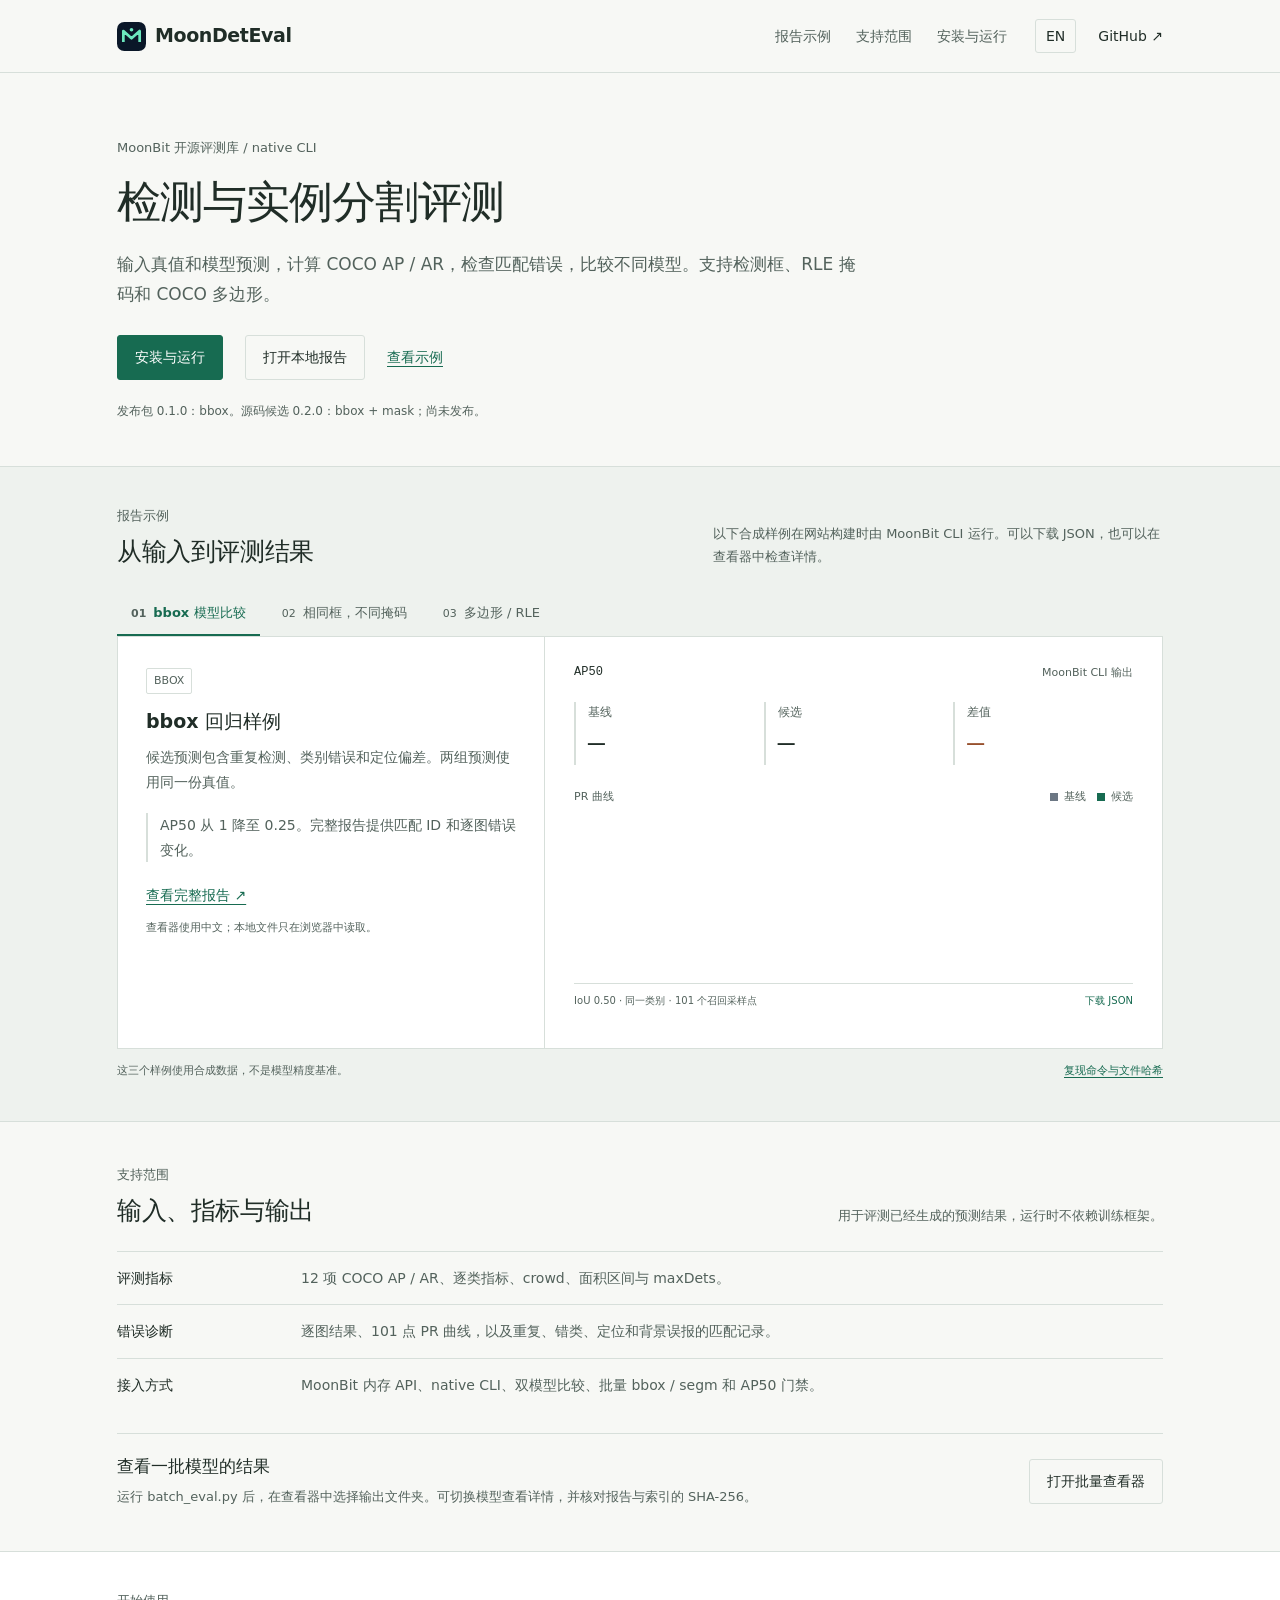
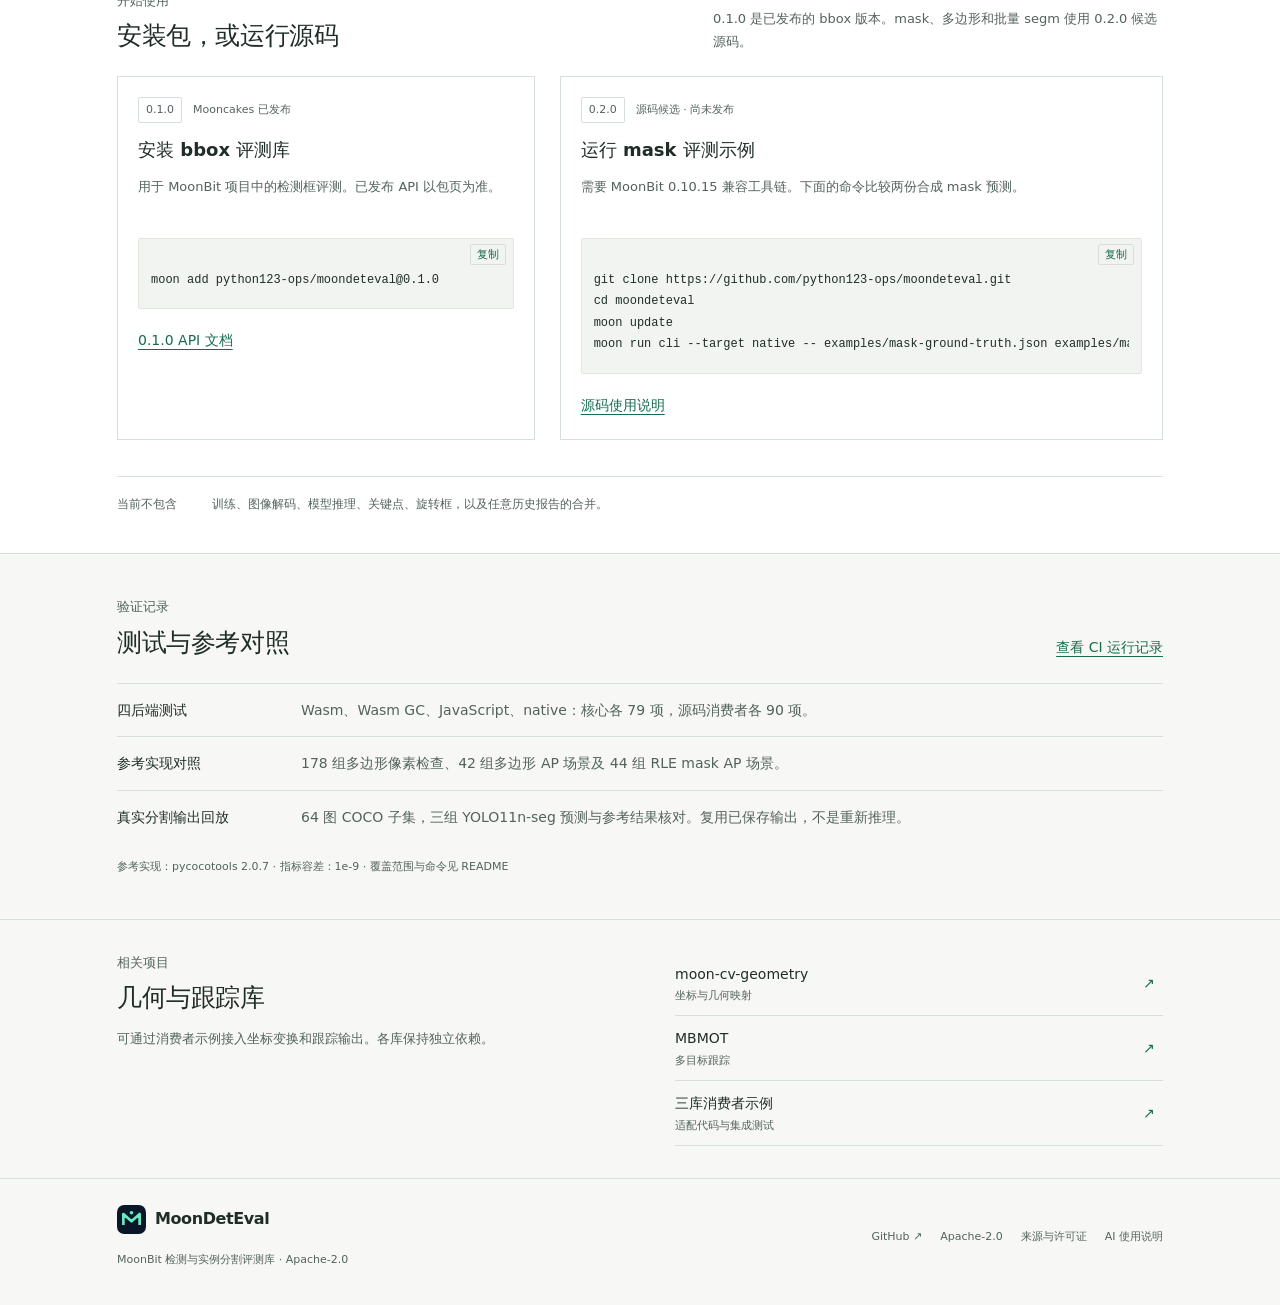
==== site/index.html @ 0120ee7d "Add verified local batch report browsing and simplify product site" ====
<!doctype html>
<html lang="zh-CN">
<head>
  <meta charset="utf-8"><meta name="viewport" content="width=device-width,initial-scale=1">
  <meta name="description" content="MoonDetEval — reproducible bounding-box and instance-mask evaluation in MoonBit. Explore COCO AP/AR, model comparisons and diagnostic reports.">
  <meta name="theme-color" content="#f7f8f5">
  <title>MoonDetEval · 检测与实例分割评测</title>
  <link rel="icon" href="favicon.svg" type="image/svg+xml"><link rel="stylesheet" href="style.css">
  <script defer src="viewer/model.js"></script><script defer src="viewer/demos.js"></script><script defer src="app.js"></script>
</head>
<body>
  <a class="skip" href="#main" data-i18n="skip">跳到正文</a>
  <header class="header"><nav class="nav wrap" aria-label="Main navigation">
    <a class="brand" href="./" aria-label="MoonDetEval home"><img src="favicon.svg" alt="" width="32" height="32">MoonDetEval</a>
    <div class="nav-links"><a href="#playground" data-i18n="navDemo">报告示例</a><a href="#capabilities" data-i18n="navFeatures">支持范围</a><a href="#start" data-i18n="navStart">安装与运行</a></div>
    <div class="nav-end"><button id="language" type="button" aria-label="Switch language">EN</button><a class="repo-link" href="https://github.com/python123-ops/moondeteval">GitHub <span aria-hidden="true">↗</span></a></div>
  </nav></header>
  <main id="main">
    <section class="hero wrap">
      <div class="hero-copy"><div class="eyebrow" data-i18n="eyebrow">MoonBit 开源评测库 / native CLI</div>
        <h1 data-i18n="heroTitle">检测与实例分割评测</h1>
        <p class="hero-description" data-i18n="heroText">输入真值和模型预测，计算 COCO AP / AR，检查匹配错误，比较不同模型。支持检测框、RLE 掩码和 COCO 多边形。</p>
        <div class="hero-actions"><a class="button primary" href="#start" data-i18n="getStarted">安装与运行</a><a class="button secondary" href="viewer/" data-i18n="openLocal">打开本地报告</a><a class="text-link" href="#playground" data-i18n="tryDemo">查看示例</a></div>
        <p class="hero-note" data-i18n="heroNote">发布包 0.1.0：bbox。源码候选 0.2.0：bbox + mask；尚未发布。</p>
      </div>
    </section>
    <section id="playground" class="playground-section"><div class="wrap">
      <div class="section-head"><div><div class="eyebrow" data-i18n="playEyebrow">报告示例</div><h2 data-i18n="playTitle">从输入到评测结果</h2></div><p data-i18n="playDescription">以下合成样例在网站构建时由 MoonBit CLI 运行。可以下载 JSON，也可以在查看器中检查详情。</p></div>
      <div class="demo-tabs" role="group" aria-label="Evaluation examples"><button type="button" class="active" data-demo="bbox" aria-pressed="true"><span class="tab-number">01</span><span data-i18n="bboxTab">bbox 模型比较</span></button><button type="button" data-demo="mask" aria-pressed="false"><span class="tab-number">02</span><span data-i18n="maskTab">相同框，不同掩码</span></button><button type="button" data-demo="polygon" aria-pressed="false"><span class="tab-number">03</span><span data-i18n="polygonTab">多边形 / RLE</span></button></div>
      <div class="demo-panel"><div class="demo-explanation"><span class="geometry-tag" id="demo-geometry">BBOX</span><h3 id="demo-title">—</h3><p id="demo-description">—</p><div class="demo-insight"><span aria-hidden="true">↳</span><p id="demo-insight">—</p></div><a id="open-viewer" class="text-link" href="viewer/?demo=bbox"><span data-i18n="openReport">查看完整报告</span> ↗</a><small data-i18n="viewerLanguage">查看器使用中文；本地文件只在浏览器中读取。</small></div>
        <div class="demo-data"><div class="data-heading"><span id="demo-metric" class="mono">AP50</span><span class="data-source" data-i18n="generatedReport">MoonBit CLI 输出</span></div><div class="score-grid"><div><span data-i18n="baseline">基线</span><strong id="score-baseline">—</strong></div><div><span data-i18n="candidateLabel">候选</span><strong id="score-candidate">—</strong></div><div class="delta-cell"><span data-i18n="change">差值</span><strong id="score-delta">—</strong></div></div><div class="curve-head"><span data-i18n="curveTitle">PR 曲线</span><div><span class="legend-dot baseline-dot"></span><span data-i18n="baseline">基线</span><span class="legend-dot candidate-dot"></span><span data-i18n="candidateLabel">候选</span></div></div><svg id="demo-curve" viewBox="0 0 560 160" role="img" aria-label="Precision recall curves from the report"></svg><div class="report-meta"><span id="curve-detail">—</span><a id="download-report" href="demos/bbox.json" download data-i18n="downloadJson">下载 JSON</a></div><p id="demo-status" role="status" aria-live="polite"></p></div>
      </div><p class="provenance"><span data-i18n="syntheticNotice">这三个样例使用合成数据，不是模型精度基准。</span> <a href="demos/manifest.json" data-i18n="provenance">复现命令与文件哈希</a></p>
    </div></section>
    <section id="capabilities" class="wrap capabilities"><div class="section-head"><div><div class="eyebrow" data-i18n="featuresEyebrow">支持范围</div><h2 data-i18n="featuresTitle">输入、指标与输出</h2></div><p data-i18n="featuresText">用于评测已经生成的预测结果，运行时不依赖训练框架。</p></div>
      <dl class="feature-grid"><div><dt data-i18n="feature1Title">评测指标</dt><dd data-i18n="feature1Text">12 项 COCO AP / AR、逐类指标、crowd、面积区间与 maxDets。</dd></div><div><dt data-i18n="feature2Title">错误诊断</dt><dd data-i18n="feature2Text">逐图结果、101 点 PR 曲线，以及重复、错类、定位和背景误报的匹配记录。</dd></div><div><dt data-i18n="feature3Title">接入方式</dt><dd data-i18n="feature3Text">MoonBit 内存 API、native CLI、双模型比较、批量 bbox / segm 和 AP50 门禁。</dd></div></dl>
      <div class="batch-entry"><div><h3 data-i18n="batchTitle">查看一批模型的结果</h3><p data-i18n="batchText">运行 batch_eval.py 后，在查看器中选择输出文件夹。可切换模型查看详情，并核对报告与索引的 SHA-256。</p></div><a class="button secondary" href="viewer/" data-i18n="batchOpen">打开批量查看器</a></div>
    </section>
    <section id="start" class="start-section"><div class="wrap"><div class="section-head"><div><div class="eyebrow" data-i18n="startEyebrow">开始使用</div><h2 data-i18n="startTitle">安装包，或运行源码</h2></div><p data-i18n="startText">0.1.0 是已发布的 bbox 版本。mask、多边形和批量 segm 使用 0.2.0 候选源码。</p></div>
      <div class="start-grid"><article class="code-card"><div class="card-top"><span class="version-pill">0.1.0</span><span data-i18n="published">Mooncakes 已发布</span></div><h3 data-i18n="installTitle">安装 bbox 评测库</h3><p data-i18n="installText">用于 MoonBit 项目中的检测框评测。已发布 API 以包页为准。</p><div class="code-block"><pre><code id="install-code">moon add python123-ops/moondeteval@0.1.0</code></pre><button type="button" data-copy="install-code" data-i18n="copy">复制</button></div><a class="text-link" href="https://mooncakes.io/docs/python123-ops/moondeteval@0.1.0" data-i18n="packageDocs">0.1.0 API 文档</a></article>
      <article class="code-card"><div class="card-top"><span class="version-pill accent">0.2.0</span><span data-i18n="sourceCandidate">源码候选 · 尚未发布</span></div><h3 data-i18n="sourceTitle">运行 mask 评测示例</h3><p data-i18n="sourceText">需要 MoonBit 0.10.15 兼容工具链。下面的命令比较两份合成 mask 预测。</p><div class="code-block"><pre><code id="source-code">git clone https://github.com/python123-ops/moondeteval.git
cd moondeteval
moon update
moon run cli --target native -- examples/mask-ground-truth.json examples/mask-baseline.json --iou-type segm --compare examples/mask-candidate.json --diagnostics --pr-curves</code></pre><button type="button" data-copy="source-code" data-i18n="copy">复制</button></div><a class="text-link" href="https://github.com/python123-ops/moondeteval#instance-mask-evaluation-source-checkout" data-i18n="sourceDocs">源码使用说明</a></article></div>
      <p id="copy-status" role="status" aria-live="polite"></p>
      <div class="scope-note"><span class="small-heading" data-i18n="scopeTitle">当前不包含</span><p data-i18n="scopeText">训练、图像解码、模型推理、关键点、旋转框，以及任意历史报告的合并。</p></div>
    </div></section>
    <section class="wrap evidence"><div class="section-head"><div><div class="eyebrow" data-i18n="evidenceEyebrow">验证记录</div><h2 data-i18n="evidenceTitle">测试与参考对照</h2></div><a class="text-link" href="https://github.com/python123-ops/moondeteval/actions" data-i18n="viewCi">查看 CI 运行记录</a></div>
      <dl class="evidence-grid"><div><dt data-i18n="evidence1Title">四后端测试</dt><dd data-i18n="evidence1Text">Wasm、Wasm GC、JavaScript、native：核心各 79 项，源码消费者各 90 项。</dd></div><div><dt data-i18n="evidence2Title">参考实现对照</dt><dd data-i18n="evidence2Text">178 组多边形像素检查、42 组多边形 AP 场景及 44 组 RLE mask AP 场景。</dd></div><div><dt data-i18n="evidence3Title">真实分割输出回放</dt><dd data-i18n="evidence3Text">64 图 COCO 子集，三组 YOLO11n-seg 预测与参考结果核对。复用已保存输出，不是重新推理。</dd></div></dl><p class="evidence-foot" data-i18n="evidenceFoot">参考实现：pycocotools 2.0.7 · 指标容差：1e-9 · 覆盖范围与命令见 README</p>
    </section>
    <section class="ecosystem-section"><div class="wrap ecosystem"><div><div class="eyebrow" data-i18n="ecosystemEyebrow">相关项目</div><h2 data-i18n="ecosystemTitle">几何与跟踪库</h2><p data-i18n="ecosystemText">可通过消费者示例接入坐标变换和跟踪输出。各库保持独立依赖。</p></div><div class="ecosystem-links"><a href="https://github.com/python123-ops/moon-cv-geometry"><span>moon-cv-geometry</span><small data-i18n="geometryRole">坐标与几何映射</small><b>↗</b></a><a href="https://github.com/python123-ops/mbmot"><span>MBMOT</span><small data-i18n="trackingRole">多目标跟踪</small><b>↗</b></a><a href="https://github.com/python123-ops/moondeteval/tree/main/examples/consumer"><span data-i18n="bridgeTitle">三库消费者示例</span><small data-i18n="bridgeRole">适配代码与集成测试</small><b>↗</b></a></div></div></section>
  </main>
  <footer class="wrap footer"><div><a class="brand" href="./"><img src="favicon.svg" alt="" width="26" height="26">MoonDetEval</a><p data-i18n="footerText">MoonBit 检测与实例分割评测库 · Apache-2.0</p></div><div class="footer-links"><a href="https://github.com/python123-ops/moondeteval">GitHub ↗</a><a href="https://github.com/python123-ops/moondeteval/blob/main/LICENSE">Apache-2.0</a><a href="https://github.com/python123-ops/moondeteval/blob/main/THIRD_PARTY_NOTICES.md" data-i18n="attribution">来源与许可证</a><a href="https://github.com/python123-ops/moondeteval#ai-使用说明" data-i18n="aiNotice">AI 使用说明</a></div></footer>
</body></html>
---- site/style.css ----
@charset "UTF-8";

:root {
  color-scheme: light;
  --bg: #f7f8f5;
  --panel: #ffffff;
  --line: #d7dfda;
  --ink: #202d27;
  --muted: #53625c;
  --accent: #176b51;
  --warm: #9a512b;
  font-family: "Segoe UI", "Microsoft YaHei", system-ui, sans-serif;
  font-synthesis: none;
  scroll-padding-top: 80px;
}
* { box-sizing: border-box; }
body { margin: 0; background: var(--bg); color: var(--ink); line-height: 1.75; }
a { color: inherit; text-decoration: none; }
button { font: inherit; cursor: pointer; }
a, button { touch-action: manipulation; }
a:focus-visible, button:focus-visible { outline: 3px solid var(--accent); outline-offset: 4px; }
.wrap { max-width: 1110px; padding-inline: 32px; margin-inline: auto; }
.skip { position: fixed; top: -80px; left: 12px; z-index: 100; background: white; padding: 10px 18px; border: 1px solid var(--accent); }
.skip:focus { top: 10px; }
.header { border-bottom: 1px solid var(--line); background: var(--bg); }
.nav { min-height: 72px; display: flex; align-items: center; gap: 28px; }
.brand { display: inline-flex; align-items: center; gap: 9px; font-size: 19px; font-weight: 650; letter-spacing: -.4px; }
.brand img { width: 29px; height: 29px; }
.nav-links { display: flex; gap: 25px; margin-left: auto; color: var(--muted); font-size: 14px; }
.nav-end { display: flex; gap: 22px; align-items: center; font-size: 14px; }
.nav-end button { background: none; border: 1px solid var(--line); padding: 4px 10px; border-radius: 3px; color: var(--ink); }
.nav a:hover, .footer a:hover { color: var(--accent); text-decoration: underline; text-underline-offset: 4px; }
.hero { padding-block: 64px 44px; }
.eyebrow { color: var(--muted); font-size: 13px; font-weight: 500; }
h1 { font-size: clamp(31px, 4vw, 44px); line-height: 1.3; letter-spacing: -1px; font-weight: 650; max-width: 870px; margin: 13px 0 20px; }
.hero-description { max-width: 750px; font-size: 17px; color: var(--muted); margin: 0; }
.hero-actions { display: flex; align-items: center; flex-wrap: wrap; gap: 12px 22px; margin-top: 26px; }
.button { display: inline-flex; align-items: center; justify-content: center; padding: 9px 17px; border: 1px solid var(--line); border-radius: 3px; font-size: 14px; font-weight: 550; }
.primary { background: var(--accent); color: white; border-color: var(--accent); }
.primary:hover { background: #10533e; }
.secondary { background: transparent; }
.secondary:hover { border-color: var(--accent); color: var(--accent); }
.text-link { color: var(--accent); font-size: 14px; text-decoration: underline; text-underline-offset: 4px; }
.hero-note { color: var(--muted); font-size: 12px; margin: 21px 0 0; }
.playground-section { padding-block: 38px 41px; border-block: 1px solid var(--line); background: #eef2ee; }
.section-head { display: flex; align-items: end; justify-content: space-between; gap: 40px; margin-bottom: 23px; }
h2 { font-size: 25px; font-weight: 600; letter-spacing: -.4px; line-height: 1.4; margin: 6px 0 0; }
.section-head p { max-width: 450px; font-size: 13px; color: var(--muted); margin: 0; }
.demo-tabs { display: flex; border-bottom: 1px solid var(--line); gap: 8px; }
.demo-tabs button { border: 0; border-bottom: 2px solid transparent; background: transparent; color: var(--muted); padding: 10px 14px; font-size: 13px; }
.demo-tabs button.active { color: var(--accent); border-bottom-color: var(--accent); font-weight: 650; }
.tab-number { margin-right: 7px; font-variant-numeric: tabular-nums; color: var(--muted); font-size: 11px; }
.demo-panel { display: grid; grid-template-columns: .9fr 1.3fr; border: 1px solid var(--line); border-top: 0; background: var(--panel); }
.demo-explanation { padding: 28px; border-right: 1px solid var(--line); }
.geometry-tag, .version-pill { display: inline-block; font-size: 11px; border: 1px solid var(--line); border-radius: 2px; padding: 2px 7px; color: var(--muted); }
h3 { margin: 13px 0 10px; font-size: 19px; line-height: 1.5; font-weight: 600; }
.demo-explanation p { margin: 0; color: var(--muted); font-size: 14px; }
.demo-insight { border-left: 2px solid var(--line); padding-left: 12px; margin: 19px 0; }
.demo-insight > span { display: none; }
.demo-explanation small { display: block; font-size: 11px; color: var(--muted); margin-top: 9px; }
.demo-data { min-width: 0; padding: 25px 29px 13px; }
.mono, .score-grid strong, code { font-family: Consolas, "SFMono-Regular", monospace; }
.data-heading { display: flex; align-items: center; justify-content: space-between; gap: 16px; font-size: 12px; }
.data-source { color: var(--muted); font-size: 11px; }
.score-grid { display: grid; grid-template-columns: repeat(3, 1fr); gap: 10px; margin: 19px 0 22px; }
.score-grid > div { border-left: 2px solid var(--line); padding-left: 12px; }
.score-grid span { display: block; font-size: 12px; color: var(--muted); }
.score-grid strong { display: block; font-size: 28px; font-weight: 500; line-height: 1.5; }
.delta-cell strong { color: #97502d; }
.delta-cell.positive strong { color: var(--accent); }
.curve-head { display: flex; justify-content: space-between; gap: 15px; font-size: 11px; color: var(--muted); }
.curve-head > div { display: flex; gap: 6px; align-items: center; }
.legend-dot { width: 8px; height: 8px; display: inline-block; margin-left: 5px; background: #6c7784; }
.candidate-dot { background: var(--accent); }
#demo-curve { display: block; width: 100%; margin-block: 10px 7px; }
.report-meta { border-top: 1px solid var(--line); padding-top: 8px; display: flex; justify-content: space-between; gap: 10px; font-size: 10px; color: var(--muted); }
.report-meta a { color: var(--accent); white-space: nowrap; }
#demo-status { margin: 8px 0 0; min-height: 17px; font-size: 11px; color: var(--muted); }
.provenance { display: flex; justify-content: space-between; gap: 20px; flex-wrap: wrap; margin: 12px 0 0; font-size: 11px; color: var(--muted); }
.provenance a { color: var(--accent); text-decoration: underline; text-underline-offset: 3px; }
.capabilities, .evidence { padding-block: 42px; }
.feature-grid, .evidence-grid { margin: 0; }
.feature-grid > div, .evidence-grid > div { display: grid; grid-template-columns: 160px 1fr; border-top: 1px solid var(--line); padding: 14px 0; gap: 24px; }
dt { font-size: 14px; font-weight: 600; }
dd { margin: 0; font-size: 14px; color: var(--muted); }
.batch-entry { margin-top: 22px; padding: 20px 0 0; border-top: 1px solid var(--line); display: flex; align-items: center; gap: 28px; justify-content: space-between; }
.batch-entry h3 { margin: 0 0 6px; font-size: 17px; }
.batch-entry p { color: var(--muted); font-size: 13px; max-width: 710px; margin: 0; }
.batch-entry .button { flex-shrink: 0; }
.start-section { padding-block: 38px; border-block: 1px solid var(--line); background: var(--panel); }
.start-grid { display: grid; grid-template-columns: .9fr 1.3fr; gap: 25px; }
.code-card { min-width: 0; padding: 20px; border: 1px solid var(--line); }
.card-top { display: flex; gap: 11px; align-items: center; color: var(--muted); font-size: 11px; }
.code-card h3 { font-size: 18px; }
.code-card p { color: var(--muted); font-size: 13px; min-height: 45px; margin-bottom: 17px; }
.code-block { position: relative; background: #f1f4f0; border: 1px solid #e1e6df; border-radius: 2px; padding: 31px 12px 12px; margin-block: 17px; }
pre { overflow-x: auto; margin: 0; max-width: 100%; line-height: 1.8; font-size: 12px; padding-bottom: 5px; tab-size: 2; }
.code-block button { position: absolute; right: 7px; top: 5px; color: var(--accent); background: transparent; border: 1px solid var(--line); border-radius: 2px; padding: 0 6px; font-size: 11px; }
#copy-status { min-height: 20px; font-size: 12px; color: var(--accent); margin: 8px 0; }
.scope-note { display: flex; gap: 35px; border-top: 1px solid var(--line); padding-top: 17px; font-size: 12px; color: var(--muted); }
.small-heading { white-space: nowrap; font-weight: 600; }
.scope-note p { margin: 0; }
.evidence-foot { margin: 14px 0 0; color: var(--muted); font-size: 11px; }
.ecosystem-section { border-block: 1px solid var(--line); }
.ecosystem { padding-block: 32px; display: grid; grid-template-columns: 1fr 1fr; gap: 70px; }
.ecosystem p { color: var(--muted); font-size: 13px; max-width: 420px; }
.ecosystem-links a { display: grid; grid-template-columns: 1fr 20px; padding: 10px 0; border-bottom: 1px solid var(--line); gap: 0 10px; font-size: 14px; }
.ecosystem-links a:hover { color: var(--accent); }
.ecosystem-links small { grid-column: 1; font-size: 11px; color: var(--muted); }
.ecosystem-links b { grid-column: 2; grid-row: 1 / 3; align-self: center; color: var(--accent); font-weight: 400; }
.footer { padding-block: 26px 36px; display: flex; justify-content: space-between; align-items: center; gap: 30px; }
.footer .brand { font-size: 16px; }
.footer p { font-size: 11px; color: var(--muted); margin: 7px 0 0; }
.footer-links { display: flex; gap: 18px; flex-wrap: wrap; font-size: 11px; color: var(--muted); }
@media (max-width: 740px) {
  .wrap { padding-inline: 20px; }
  .nav { min-height: 62px; gap: 15px; }
  .brand { font-size: 17px; }
  .nav-links { display: none; }
  .nav-end { margin-left: auto; gap: 14px; font-size: 12px; }
  .hero { padding-block: 36px 29px; }
  h1 { font-size: 31px; letter-spacing: -.5px; }
  .hero-description { font-size: 15px; }
  .hero-note { font-size: 11px; }
  .button, .text-link { font-size: 13px; }
  .section-head { display: block; margin-bottom: 19px; }
  h2 { font-size: 23px; }
  .section-head p { margin-top: 10px; }
  .section-head > .text-link { display: inline-block; margin-top: 12px; }
  .demo-tabs { display: grid; grid-template-columns: repeat(3, 1fr); gap: 0; }
  .demo-tabs button { font-size: 11px; line-height: 1.5; padding: 9px 5px; }
  .tab-number { display: none; }
  .demo-panel, .start-grid, .ecosystem { grid-template-columns: 1fr; }
  .demo-explanation { padding: 21px; border-right: 0; border-bottom: 1px solid var(--line); }
  .demo-data { padding: 20px 18px 12px; }
  .demo-insight { margin-block: 12px; }
  .demo-explanation h3 { margin-top: 8px; }
  .score-grid strong { font-size: 25px; }
  .report-meta { font-size: 9px; }
  .capabilities, .evidence { padding-block: 30px; }
  .feature-grid > div, .evidence-grid > div { grid-template-columns: 1fr; gap: 3px; padding-block: 12px; }
  .batch-entry { display: block; }
  .batch-entry .button { margin-top: 15px; }
  .start-grid { gap: 15px; }
  .code-card { padding: 17px; }
  .code-card p { min-height: 0; }
  .scope-note { display: block; }
  .scope-note p { margin-top: 5px; }
  .ecosystem { gap: 12px; padding-block: 28px; }
  .footer { display: block; padding-block: 24px; }
  .footer-links { margin-top: 18px; }
}
@media (prefers-reduced-motion: reduce) { :root { scroll-behavior: auto; } }
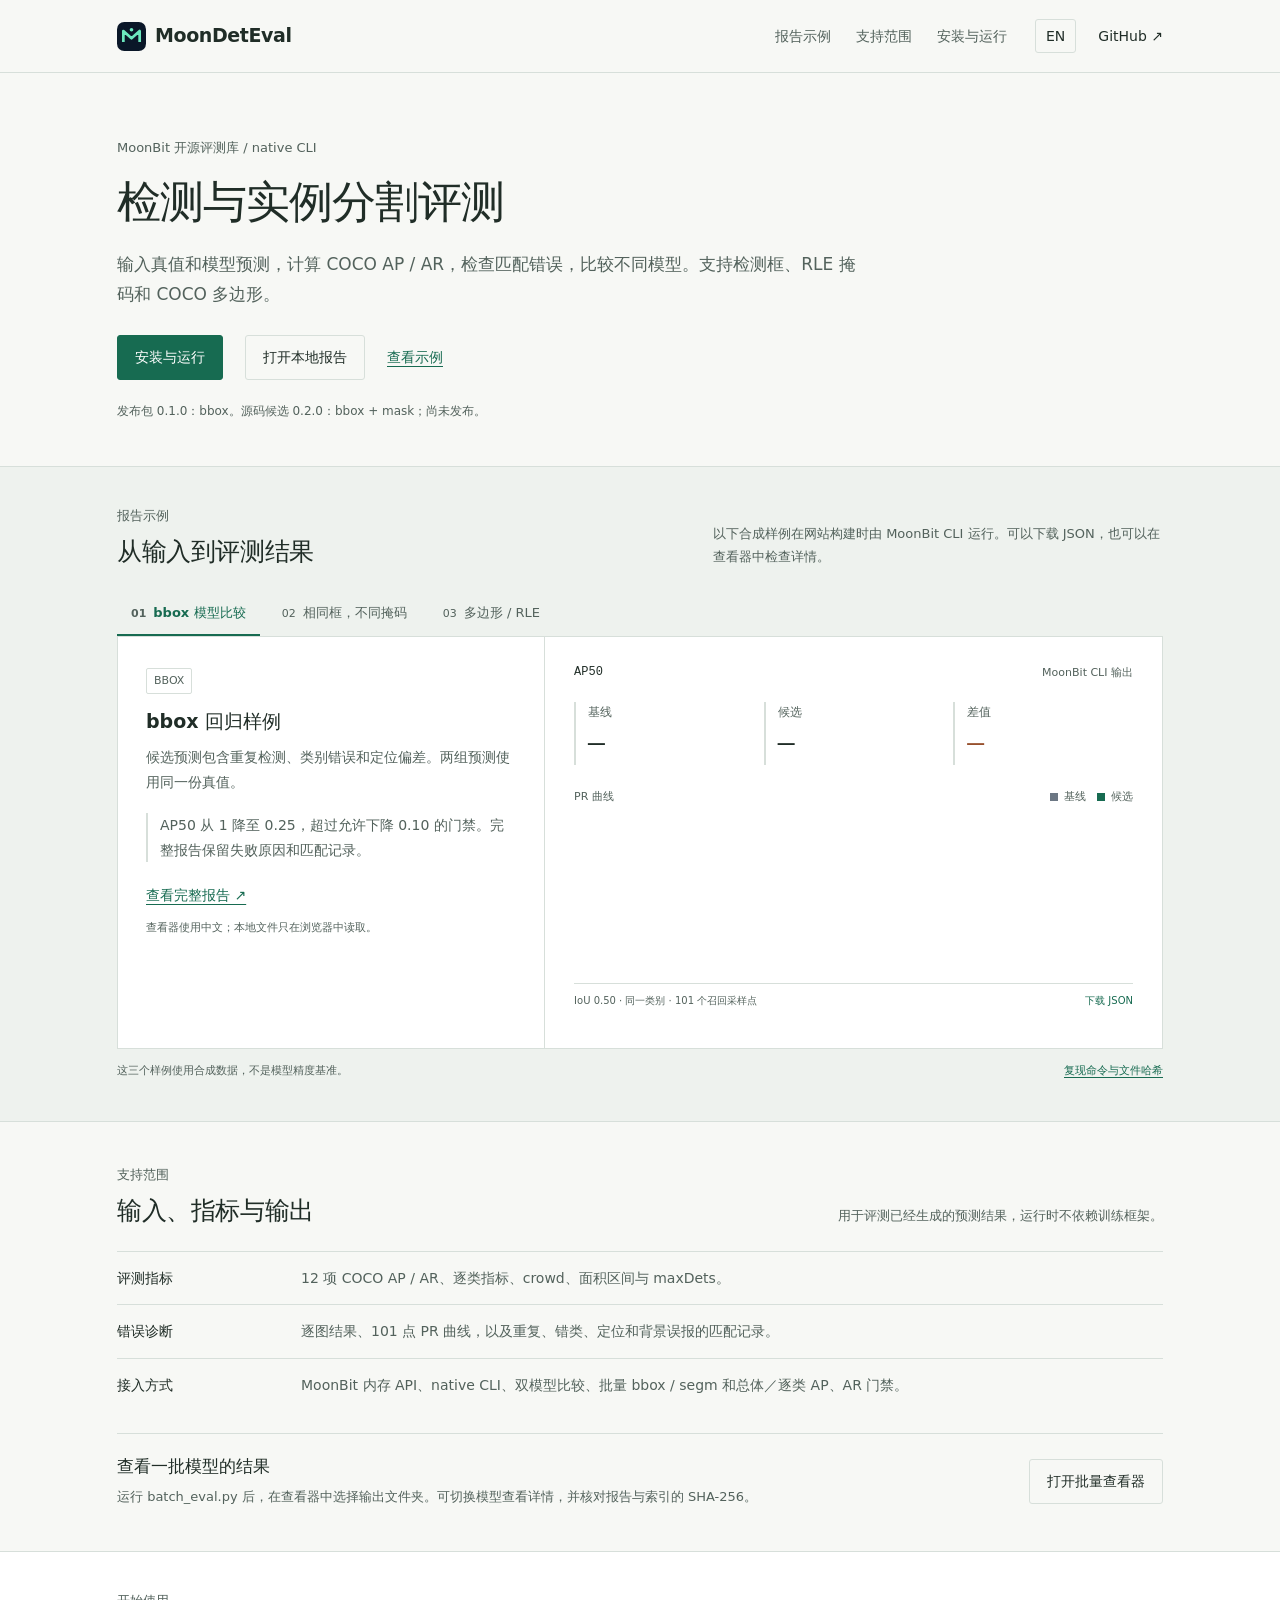
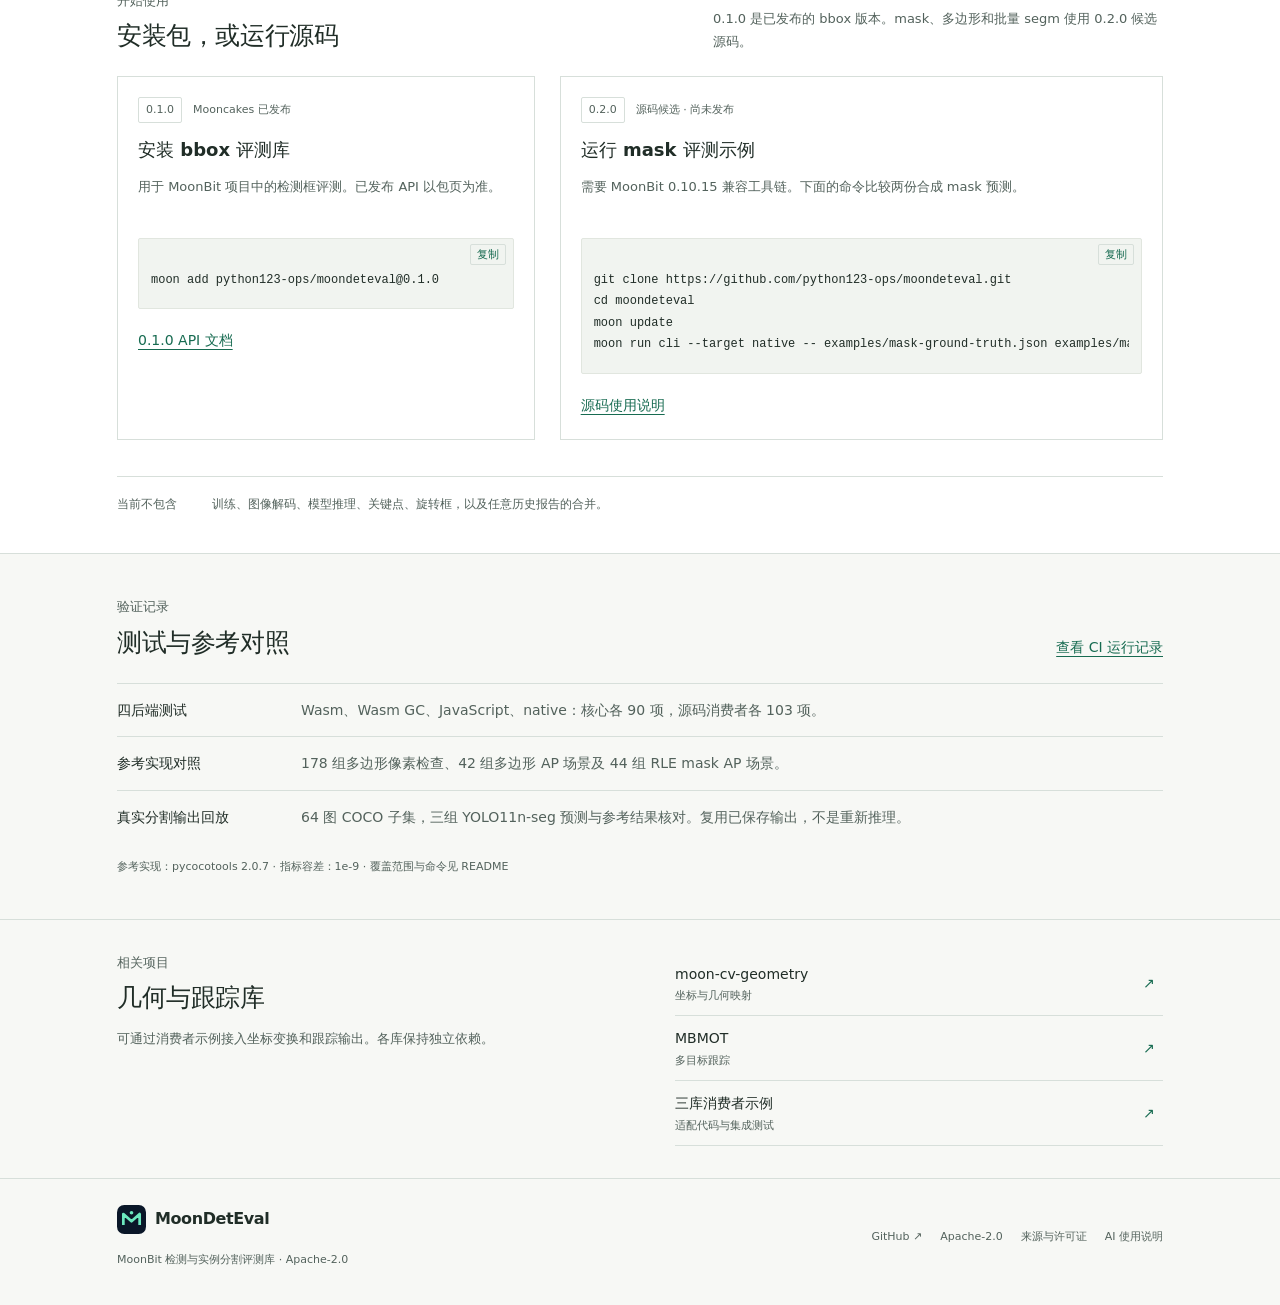
==== commit 5de0ff98: "Add shared metric regression gates and complete batch acceptance" ====
--- a/site/index.html
+++ b/site/index.html
@@ -32,7 +32,7 @@
       </div><p class="provenance"><span data-i18n="syntheticNotice">这三个样例使用合成数据，不是模型精度基准。</span> <a href="demos/manifest.json" data-i18n="provenance">复现命令与文件哈希</a></p>
     </div></section>
     <section id="capabilities" class="wrap capabilities"><div class="section-head"><div><div class="eyebrow" data-i18n="featuresEyebrow">支持范围</div><h2 data-i18n="featuresTitle">输入、指标与输出</h2></div><p data-i18n="featuresText">用于评测已经生成的预测结果，运行时不依赖训练框架。</p></div>
-      <dl class="feature-grid"><div><dt data-i18n="feature1Title">评测指标</dt><dd data-i18n="feature1Text">12 项 COCO AP / AR、逐类指标、crowd、面积区间与 maxDets。</dd></div><div><dt data-i18n="feature2Title">错误诊断</dt><dd data-i18n="feature2Text">逐图结果、101 点 PR 曲线，以及重复、错类、定位和背景误报的匹配记录。</dd></div><div><dt data-i18n="feature3Title">接入方式</dt><dd data-i18n="feature3Text">MoonBit 内存 API、native CLI、双模型比较、批量 bbox / segm 和 AP50 门禁。</dd></div></dl>
+      <dl class="feature-grid"><div><dt data-i18n="feature1Title">评测指标</dt><dd data-i18n="feature1Text">12 项 COCO AP / AR、逐类指标、crowd、面积区间与 maxDets。</dd></div><div><dt data-i18n="feature2Title">错误诊断</dt><dd data-i18n="feature2Text">逐图结果、101 点 PR 曲线，以及重复、错类、定位和背景误报的匹配记录。</dd></div><div><dt data-i18n="feature3Title">接入方式</dt><dd data-i18n="feature3Text">MoonBit 内存 API、native CLI、双模型比较、批量 bbox / segm 和总体／逐类 AP、AR 门禁。</dd></div></dl>
       <div class="batch-entry"><div><h3 data-i18n="batchTitle">查看一批模型的结果</h3><p data-i18n="batchText">运行 batch_eval.py 后，在查看器中选择输出文件夹。可切换模型查看详情，并核对报告与索引的 SHA-256。</p></div><a class="button secondary" href="viewer/" data-i18n="batchOpen">打开批量查看器</a></div>
     </section>
     <section id="start" class="start-section"><div class="wrap"><div class="section-head"><div><div class="eyebrow" data-i18n="startEyebrow">开始使用</div><h2 data-i18n="startTitle">安装包，或运行源码</h2></div><p data-i18n="startText">0.1.0 是已发布的 bbox 版本。mask、多边形和批量 segm 使用 0.2.0 候选源码。</p></div>
@@ -45,7 +45,7 @@
       <div class="scope-note"><span class="small-heading" data-i18n="scopeTitle">当前不包含</span><p data-i18n="scopeText">训练、图像解码、模型推理、关键点、旋转框，以及任意历史报告的合并。</p></div>
     </div></section>
     <section class="wrap evidence"><div class="section-head"><div><div class="eyebrow" data-i18n="evidenceEyebrow">验证记录</div><h2 data-i18n="evidenceTitle">测试与参考对照</h2></div><a class="text-link" href="https://github.com/python123-ops/moondeteval/actions" data-i18n="viewCi">查看 CI 运行记录</a></div>
-      <dl class="evidence-grid"><div><dt data-i18n="evidence1Title">四后端测试</dt><dd data-i18n="evidence1Text">Wasm、Wasm GC、JavaScript、native：核心各 79 项，源码消费者各 90 项。</dd></div><div><dt data-i18n="evidence2Title">参考实现对照</dt><dd data-i18n="evidence2Text">178 组多边形像素检查、42 组多边形 AP 场景及 44 组 RLE mask AP 场景。</dd></div><div><dt data-i18n="evidence3Title">真实分割输出回放</dt><dd data-i18n="evidence3Text">64 图 COCO 子集，三组 YOLO11n-seg 预测与参考结果核对。复用已保存输出，不是重新推理。</dd></div></dl><p class="evidence-foot" data-i18n="evidenceFoot">参考实现：pycocotools 2.0.7 · 指标容差：1e-9 · 覆盖范围与命令见 README</p>
+      <dl class="evidence-grid"><div><dt data-i18n="evidence1Title">四后端测试</dt><dd data-i18n="evidence1Text">Wasm、Wasm GC、JavaScript、native：核心各 90 项，源码消费者各 103 项。</dd></div><div><dt data-i18n="evidence2Title">参考实现对照</dt><dd data-i18n="evidence2Text">178 组多边形像素检查、42 组多边形 AP 场景及 44 组 RLE mask AP 场景。</dd></div><div><dt data-i18n="evidence3Title">真实分割输出回放</dt><dd data-i18n="evidence3Text">64 图 COCO 子集，三组 YOLO11n-seg 预测与参考结果核对。复用已保存输出，不是重新推理。</dd></div></dl><p class="evidence-foot" data-i18n="evidenceFoot">参考实现：pycocotools 2.0.7 · 指标容差：1e-9 · 覆盖范围与命令见 README</p>
     </section>
     <section class="ecosystem-section"><div class="wrap ecosystem"><div><div class="eyebrow" data-i18n="ecosystemEyebrow">相关项目</div><h2 data-i18n="ecosystemTitle">几何与跟踪库</h2><p data-i18n="ecosystemText">可通过消费者示例接入坐标变换和跟踪输出。各库保持独立依赖。</p></div><div class="ecosystem-links"><a href="https://github.com/python123-ops/moon-cv-geometry"><span>moon-cv-geometry</span><small data-i18n="geometryRole">坐标与几何映射</small><b>↗</b></a><a href="https://github.com/python123-ops/mbmot"><span>MBMOT</span><small data-i18n="trackingRole">多目标跟踪</small><b>↗</b></a><a href="https://github.com/python123-ops/moondeteval/tree/main/examples/consumer"><span data-i18n="bridgeTitle">三库消费者示例</span><small data-i18n="bridgeRole">适配代码与集成测试</small><b>↗</b></a></div></div></section>
   </main>
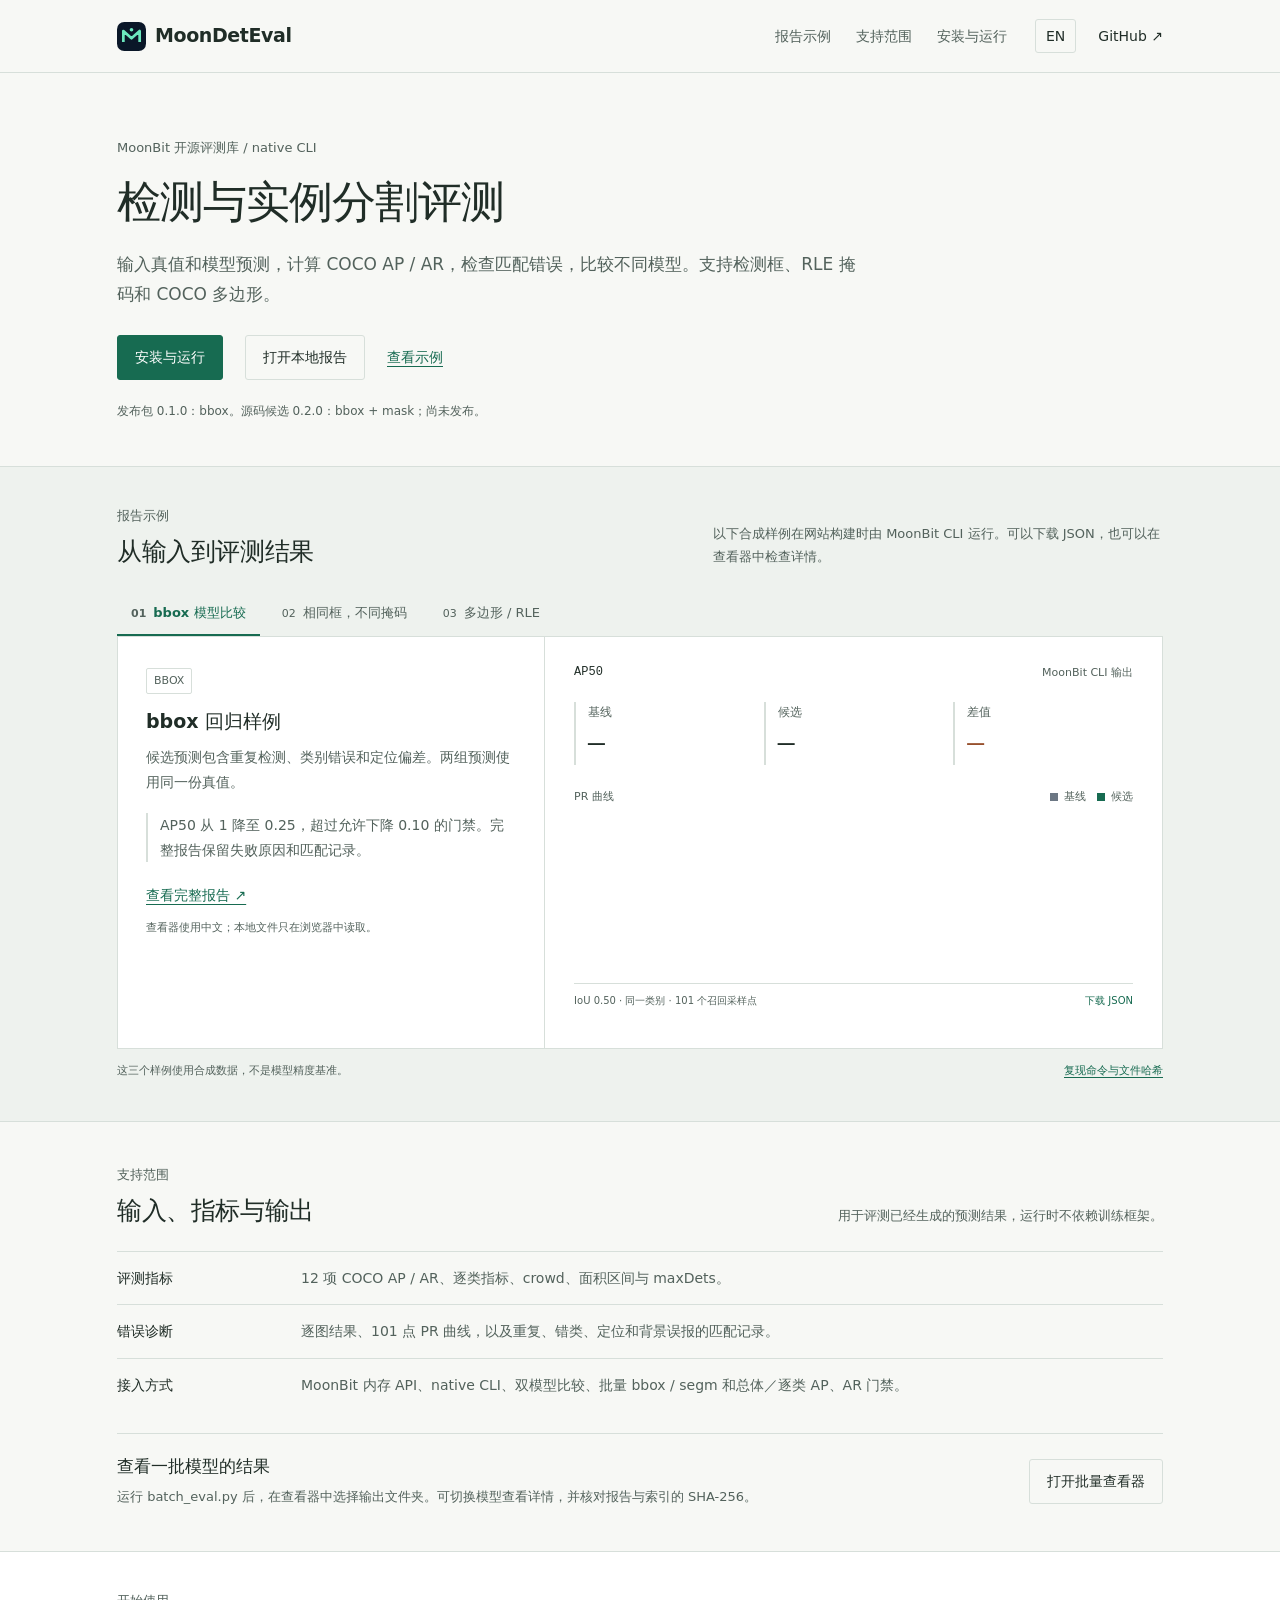
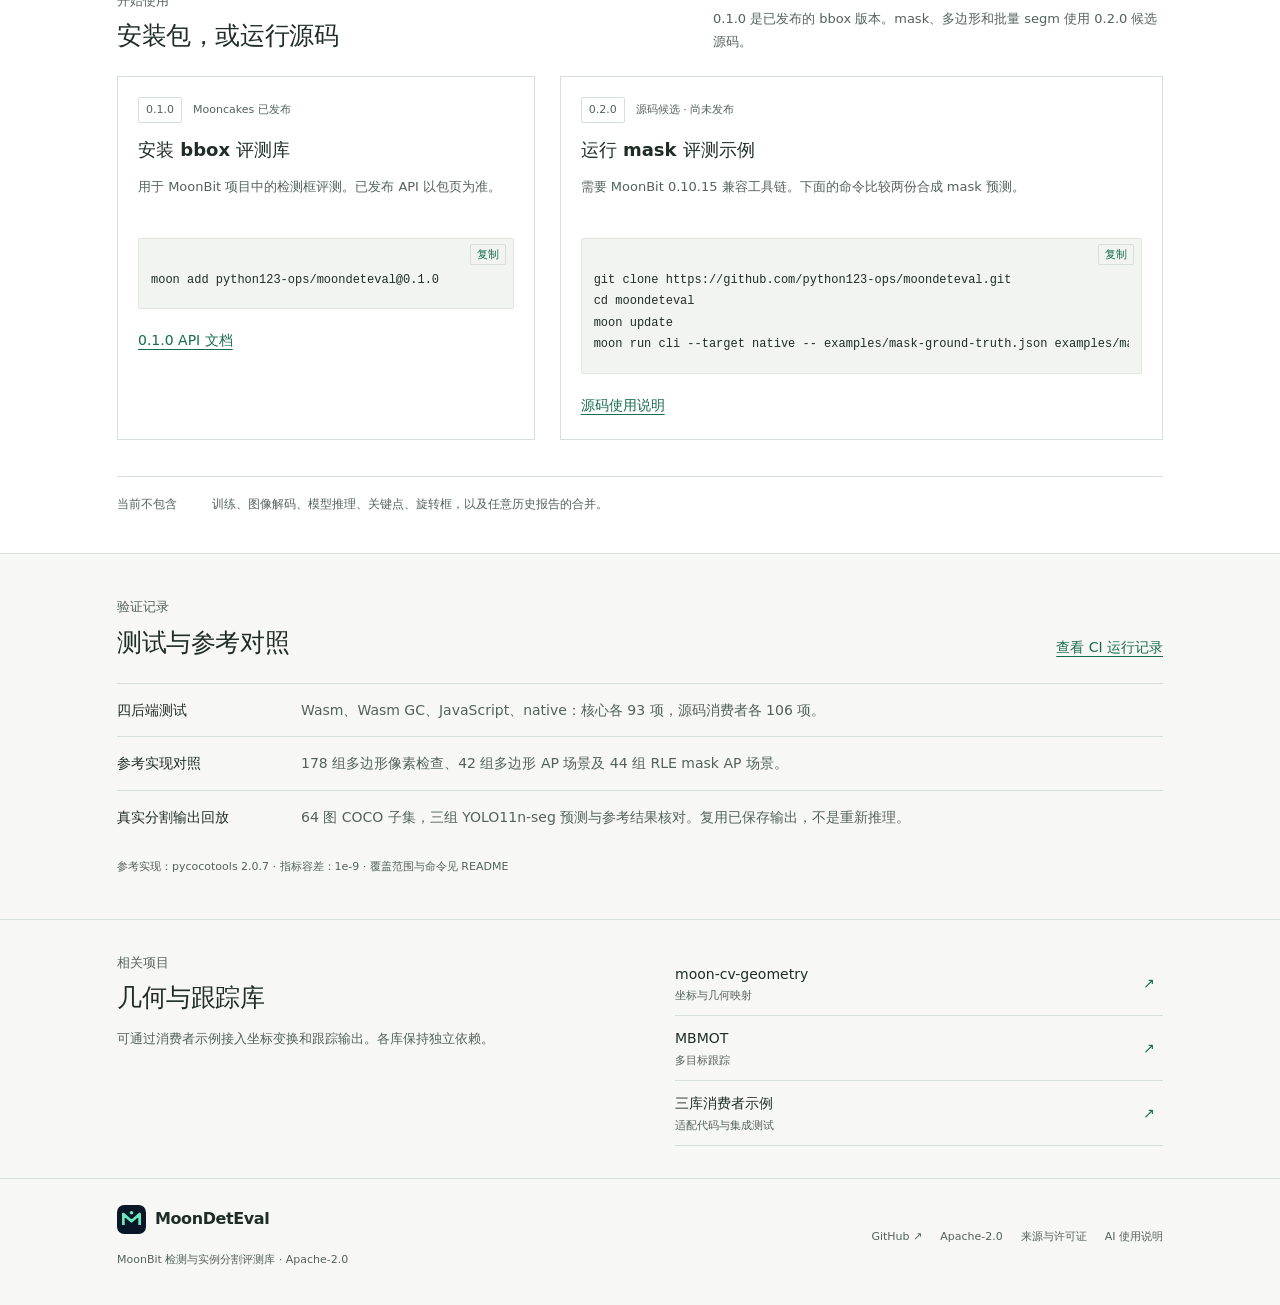
==== commit 76db68ab: "Add reusable gate policy files and verified batch snapshots" ====
--- a/site/index.html
+++ b/site/index.html
@@ -45,7 +45,7 @@
       <div class="scope-note"><span class="small-heading" data-i18n="scopeTitle">当前不包含</span><p data-i18n="scopeText">训练、图像解码、模型推理、关键点、旋转框，以及任意历史报告的合并。</p></div>
     </div></section>
     <section class="wrap evidence"><div class="section-head"><div><div class="eyebrow" data-i18n="evidenceEyebrow">验证记录</div><h2 data-i18n="evidenceTitle">测试与参考对照</h2></div><a class="text-link" href="https://github.com/python123-ops/moondeteval/actions" data-i18n="viewCi">查看 CI 运行记录</a></div>
-      <dl class="evidence-grid"><div><dt data-i18n="evidence1Title">四后端测试</dt><dd data-i18n="evidence1Text">Wasm、Wasm GC、JavaScript、native：核心各 90 项，源码消费者各 103 项。</dd></div><div><dt data-i18n="evidence2Title">参考实现对照</dt><dd data-i18n="evidence2Text">178 组多边形像素检查、42 组多边形 AP 场景及 44 组 RLE mask AP 场景。</dd></div><div><dt data-i18n="evidence3Title">真实分割输出回放</dt><dd data-i18n="evidence3Text">64 图 COCO 子集，三组 YOLO11n-seg 预测与参考结果核对。复用已保存输出，不是重新推理。</dd></div></dl><p class="evidence-foot" data-i18n="evidenceFoot">参考实现：pycocotools 2.0.7 · 指标容差：1e-9 · 覆盖范围与命令见 README</p>
+      <dl class="evidence-grid"><div><dt data-i18n="evidence1Title">四后端测试</dt><dd data-i18n="evidence1Text">Wasm、Wasm GC、JavaScript、native：核心各 93 项，源码消费者各 106 项。</dd></div><div><dt data-i18n="evidence2Title">参考实现对照</dt><dd data-i18n="evidence2Text">178 组多边形像素检查、42 组多边形 AP 场景及 44 组 RLE mask AP 场景。</dd></div><div><dt data-i18n="evidence3Title">真实分割输出回放</dt><dd data-i18n="evidence3Text">64 图 COCO 子集，三组 YOLO11n-seg 预测与参考结果核对。复用已保存输出，不是重新推理。</dd></div></dl><p class="evidence-foot" data-i18n="evidenceFoot">参考实现：pycocotools 2.0.7 · 指标容差：1e-9 · 覆盖范围与命令见 README</p>
     </section>
     <section class="ecosystem-section"><div class="wrap ecosystem"><div><div class="eyebrow" data-i18n="ecosystemEyebrow">相关项目</div><h2 data-i18n="ecosystemTitle">几何与跟踪库</h2><p data-i18n="ecosystemText">可通过消费者示例接入坐标变换和跟踪输出。各库保持独立依赖。</p></div><div class="ecosystem-links"><a href="https://github.com/python123-ops/moon-cv-geometry"><span>moon-cv-geometry</span><small data-i18n="geometryRole">坐标与几何映射</small><b>↗</b></a><a href="https://github.com/python123-ops/mbmot"><span>MBMOT</span><small data-i18n="trackingRole">多目标跟踪</small><b>↗</b></a><a href="https://github.com/python123-ops/moondeteval/tree/main/examples/consumer"><span data-i18n="bridgeTitle">三库消费者示例</span><small data-i18n="bridgeRole">适配代码与集成测试</small><b>↗</b></a></div></div></section>
   </main>
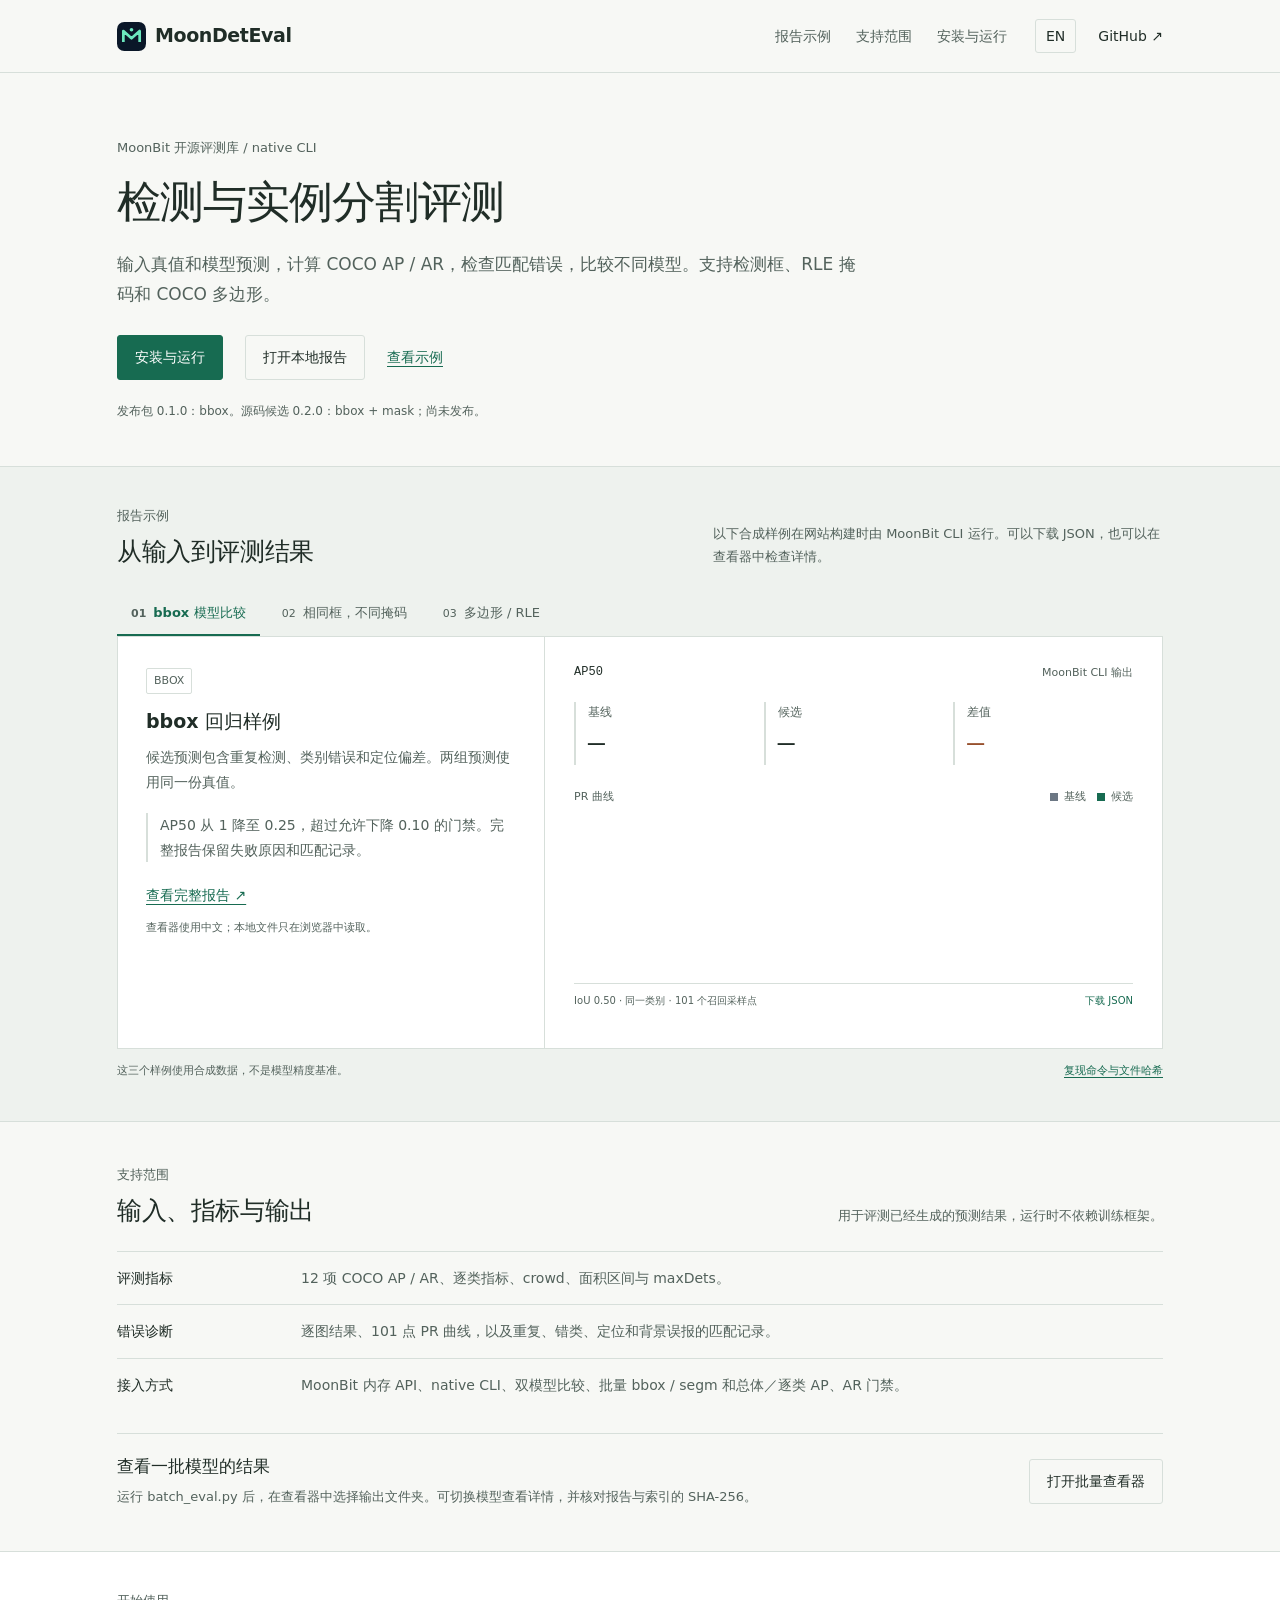
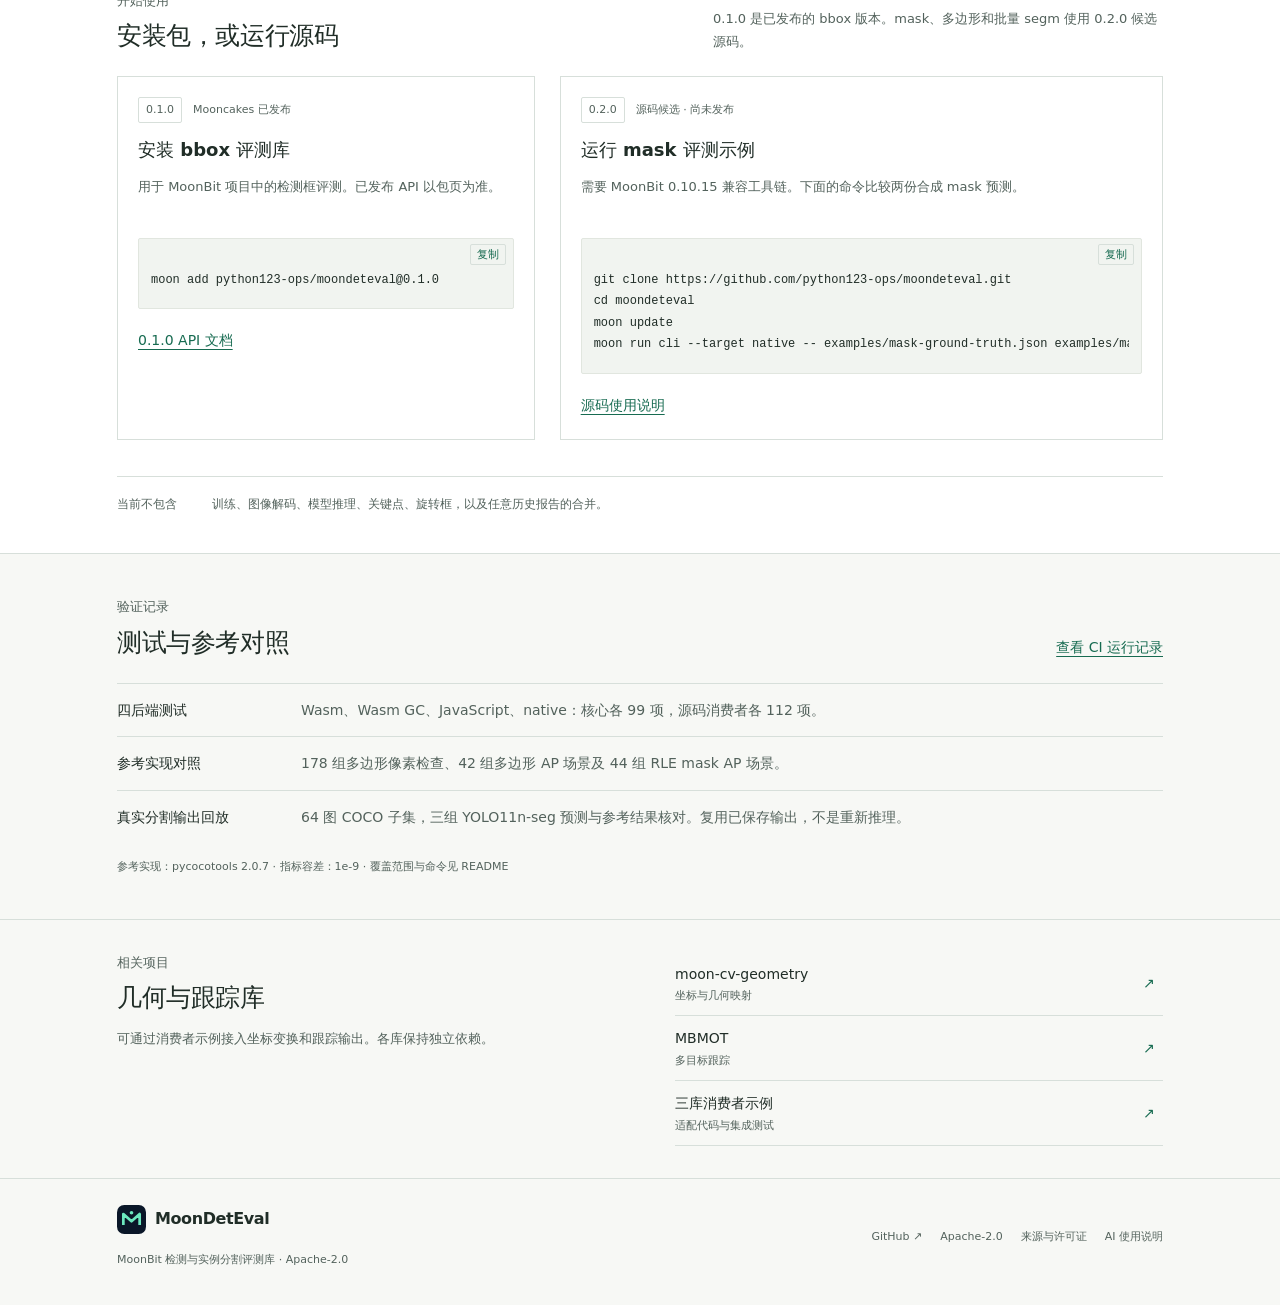
==== commit 2b8d3739: "Scale exact evaluation with sparse indexes and bounded mask IoU caches" ====
--- a/site/index.html
+++ b/site/index.html
@@ -45,7 +45,7 @@
       <div class="scope-note"><span class="small-heading" data-i18n="scopeTitle">当前不包含</span><p data-i18n="scopeText">训练、图像解码、模型推理、关键点、旋转框，以及任意历史报告的合并。</p></div>
     </div></section>
     <section class="wrap evidence"><div class="section-head"><div><div class="eyebrow" data-i18n="evidenceEyebrow">验证记录</div><h2 data-i18n="evidenceTitle">测试与参考对照</h2></div><a class="text-link" href="https://github.com/python123-ops/moondeteval/actions" data-i18n="viewCi">查看 CI 运行记录</a></div>
-      <dl class="evidence-grid"><div><dt data-i18n="evidence1Title">四后端测试</dt><dd data-i18n="evidence1Text">Wasm、Wasm GC、JavaScript、native：核心各 93 项，源码消费者各 106 项。</dd></div><div><dt data-i18n="evidence2Title">参考实现对照</dt><dd data-i18n="evidence2Text">178 组多边形像素检查、42 组多边形 AP 场景及 44 组 RLE mask AP 场景。</dd></div><div><dt data-i18n="evidence3Title">真实分割输出回放</dt><dd data-i18n="evidence3Text">64 图 COCO 子集，三组 YOLO11n-seg 预测与参考结果核对。复用已保存输出，不是重新推理。</dd></div></dl><p class="evidence-foot" data-i18n="evidenceFoot">参考实现：pycocotools 2.0.7 · 指标容差：1e-9 · 覆盖范围与命令见 README</p>
+      <dl class="evidence-grid"><div><dt data-i18n="evidence1Title">四后端测试</dt><dd data-i18n="evidence1Text">Wasm、Wasm GC、JavaScript、native：核心各 99 项，源码消费者各 112 项。</dd></div><div><dt data-i18n="evidence2Title">参考实现对照</dt><dd data-i18n="evidence2Text">178 组多边形像素检查、42 组多边形 AP 场景及 44 组 RLE mask AP 场景。</dd></div><div><dt data-i18n="evidence3Title">真实分割输出回放</dt><dd data-i18n="evidence3Text">64 图 COCO 子集，三组 YOLO11n-seg 预测与参考结果核对。复用已保存输出，不是重新推理。</dd></div></dl><p class="evidence-foot" data-i18n="evidenceFoot">参考实现：pycocotools 2.0.7 · 指标容差：1e-9 · 覆盖范围与命令见 README</p>
     </section>
     <section class="ecosystem-section"><div class="wrap ecosystem"><div><div class="eyebrow" data-i18n="ecosystemEyebrow">相关项目</div><h2 data-i18n="ecosystemTitle">几何与跟踪库</h2><p data-i18n="ecosystemText">可通过消费者示例接入坐标变换和跟踪输出。各库保持独立依赖。</p></div><div class="ecosystem-links"><a href="https://github.com/python123-ops/moon-cv-geometry"><span>moon-cv-geometry</span><small data-i18n="geometryRole">坐标与几何映射</small><b>↗</b></a><a href="https://github.com/python123-ops/mbmot"><span>MBMOT</span><small data-i18n="trackingRole">多目标跟踪</small><b>↗</b></a><a href="https://github.com/python123-ops/moondeteval/tree/main/examples/consumer"><span data-i18n="bridgeTitle">三库消费者示例</span><small data-i18n="bridgeRole">适配代码与集成测试</small><b>↗</b></a></div></div></section>
   </main>
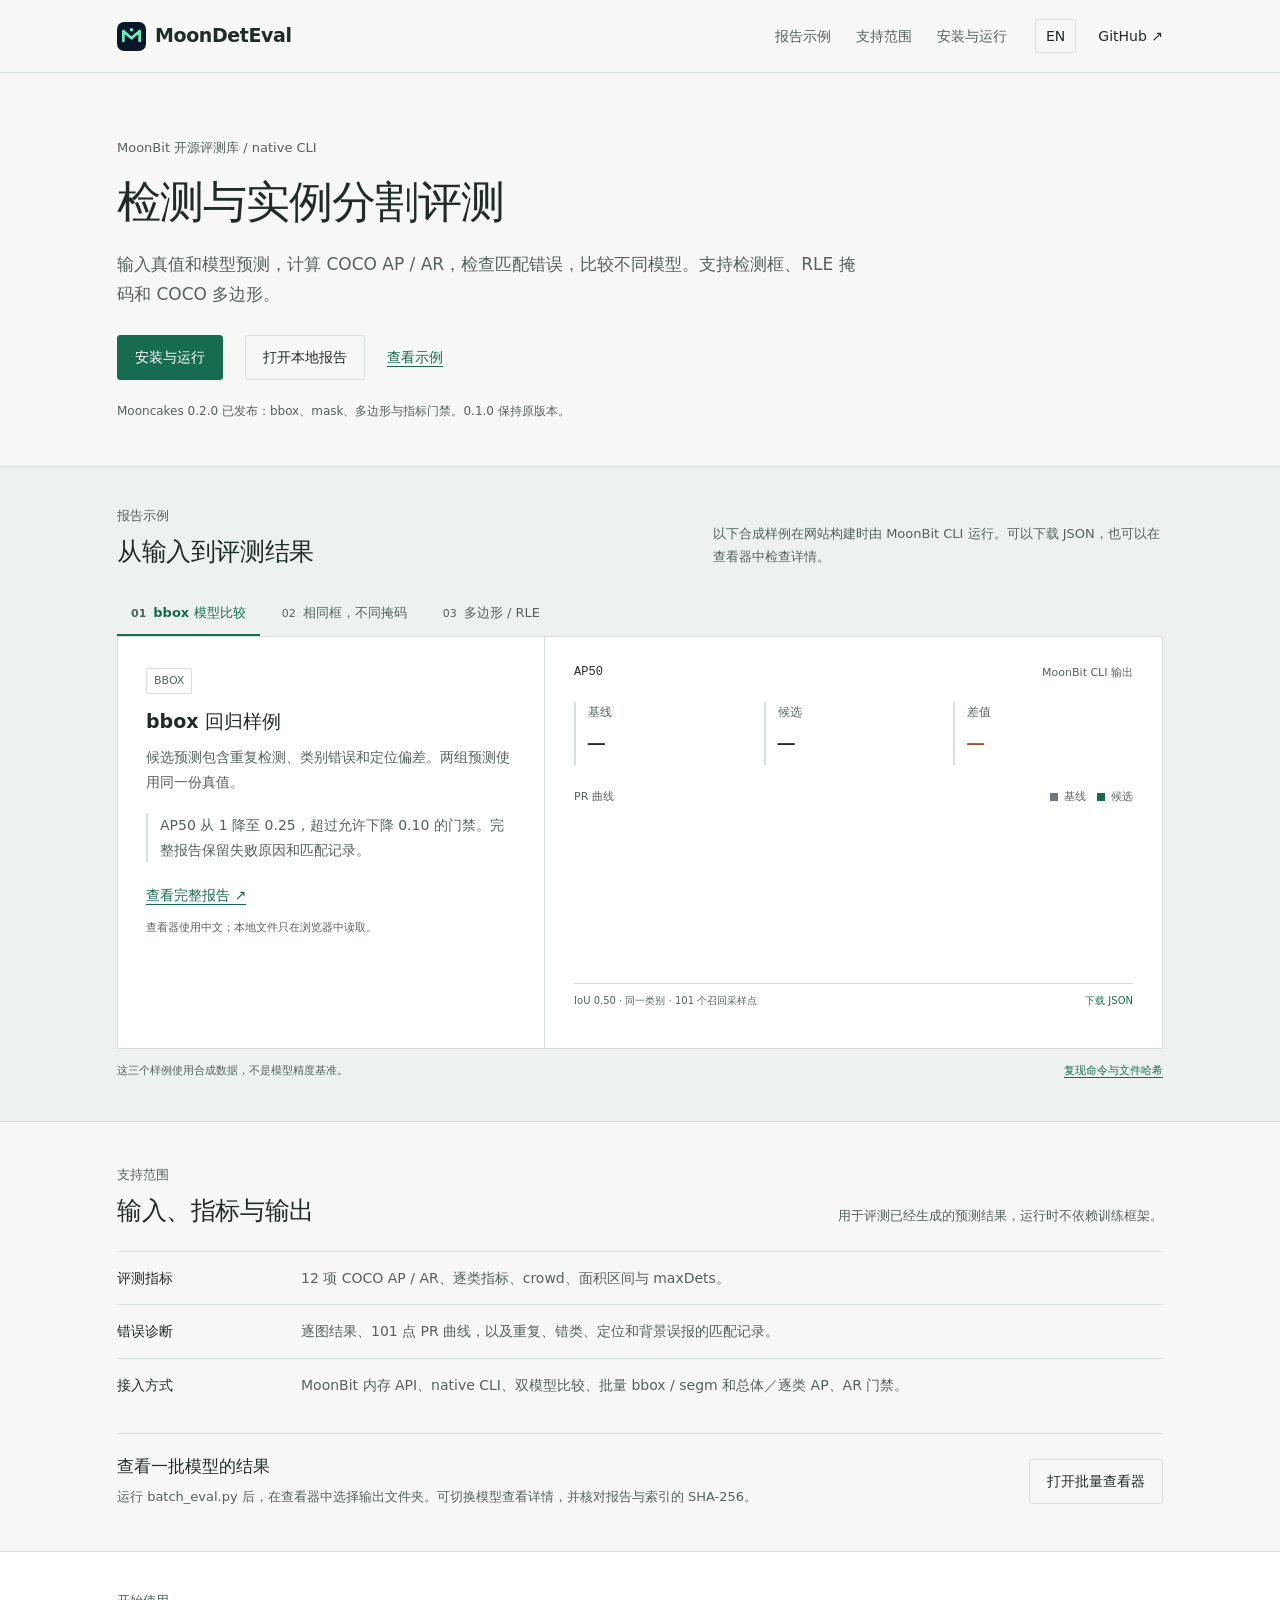
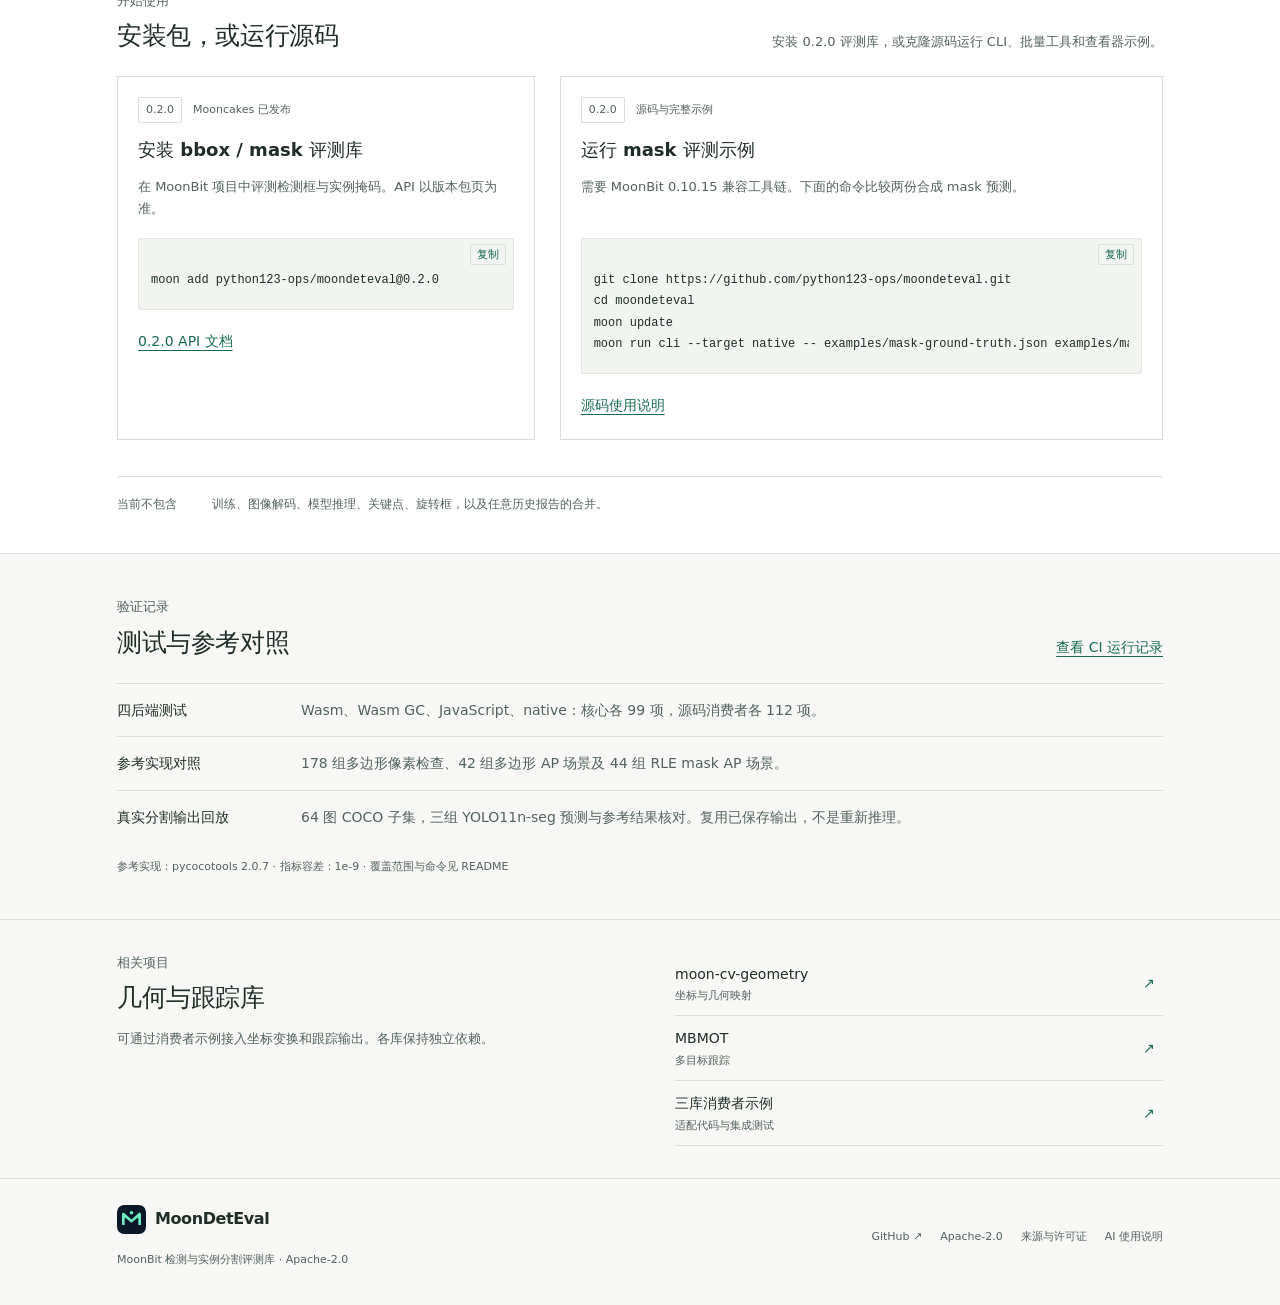
==== commit 10682e48: "Document published 0.2.0 and verify both registry releases in CI" ====
--- a/site/index.html
+++ b/site/index.html
@@ -21,7 +21,7 @@
         <h1 data-i18n="heroTitle">检测与实例分割评测</h1>
         <p class="hero-description" data-i18n="heroText">输入真值和模型预测，计算 COCO AP / AR，检查匹配错误，比较不同模型。支持检测框、RLE 掩码和 COCO 多边形。</p>
         <div class="hero-actions"><a class="button primary" href="#start" data-i18n="getStarted">安装与运行</a><a class="button secondary" href="viewer/" data-i18n="openLocal">打开本地报告</a><a class="text-link" href="#playground" data-i18n="tryDemo">查看示例</a></div>
-        <p class="hero-note" data-i18n="heroNote">发布包 0.1.0：bbox。源码候选 0.2.0：bbox + mask；尚未发布。</p>
+        <p class="hero-note" data-i18n="heroNote">Mooncakes 0.2.0 已发布：bbox、mask、多边形与指标门禁。0.1.0 保持原版本。</p>
       </div>
     </section>
     <section id="playground" class="playground-section"><div class="wrap">
@@ -35,9 +35,9 @@
       <dl class="feature-grid"><div><dt data-i18n="feature1Title">评测指标</dt><dd data-i18n="feature1Text">12 项 COCO AP / AR、逐类指标、crowd、面积区间与 maxDets。</dd></div><div><dt data-i18n="feature2Title">错误诊断</dt><dd data-i18n="feature2Text">逐图结果、101 点 PR 曲线，以及重复、错类、定位和背景误报的匹配记录。</dd></div><div><dt data-i18n="feature3Title">接入方式</dt><dd data-i18n="feature3Text">MoonBit 内存 API、native CLI、双模型比较、批量 bbox / segm 和总体／逐类 AP、AR 门禁。</dd></div></dl>
       <div class="batch-entry"><div><h3 data-i18n="batchTitle">查看一批模型的结果</h3><p data-i18n="batchText">运行 batch_eval.py 后，在查看器中选择输出文件夹。可切换模型查看详情，并核对报告与索引的 SHA-256。</p></div><a class="button secondary" href="viewer/" data-i18n="batchOpen">打开批量查看器</a></div>
     </section>
-    <section id="start" class="start-section"><div class="wrap"><div class="section-head"><div><div class="eyebrow" data-i18n="startEyebrow">开始使用</div><h2 data-i18n="startTitle">安装包，或运行源码</h2></div><p data-i18n="startText">0.1.0 是已发布的 bbox 版本。mask、多边形和批量 segm 使用 0.2.0 候选源码。</p></div>
-      <div class="start-grid"><article class="code-card"><div class="card-top"><span class="version-pill">0.1.0</span><span data-i18n="published">Mooncakes 已发布</span></div><h3 data-i18n="installTitle">安装 bbox 评测库</h3><p data-i18n="installText">用于 MoonBit 项目中的检测框评测。已发布 API 以包页为准。</p><div class="code-block"><pre><code id="install-code">moon add python123-ops/moondeteval@0.1.0</code></pre><button type="button" data-copy="install-code" data-i18n="copy">复制</button></div><a class="text-link" href="https://mooncakes.io/docs/python123-ops/moondeteval@0.1.0" data-i18n="packageDocs">0.1.0 API 文档</a></article>
-      <article class="code-card"><div class="card-top"><span class="version-pill accent">0.2.0</span><span data-i18n="sourceCandidate">源码候选 · 尚未发布</span></div><h3 data-i18n="sourceTitle">运行 mask 评测示例</h3><p data-i18n="sourceText">需要 MoonBit 0.10.15 兼容工具链。下面的命令比较两份合成 mask 预测。</p><div class="code-block"><pre><code id="source-code">git clone https://github.com/python123-ops/moondeteval.git
+    <section id="start" class="start-section"><div class="wrap"><div class="section-head"><div><div class="eyebrow" data-i18n="startEyebrow">开始使用</div><h2 data-i18n="startTitle">安装包，或运行源码</h2></div><p data-i18n="startText">安装 0.2.0 评测库，或克隆源码运行 CLI、批量工具和查看器示例。</p></div>
+      <div class="start-grid"><article class="code-card"><div class="card-top"><span class="version-pill">0.2.0</span><span data-i18n="published">Mooncakes 已发布</span></div><h3 data-i18n="installTitle">安装 bbox / mask 评测库</h3><p data-i18n="installText">在 MoonBit 项目中评测检测框与实例掩码。API 以版本包页为准。</p><div class="code-block"><pre><code id="install-code">moon add python123-ops/moondeteval@0.2.0</code></pre><button type="button" data-copy="install-code" data-i18n="copy">复制</button></div><a class="text-link" href="https://mooncakes.io/docs/python123-ops/moondeteval@0.2.0" data-i18n="packageDocs">0.2.0 API 文档</a></article>
+      <article class="code-card"><div class="card-top"><span class="version-pill accent">0.2.0</span><span data-i18n="sourceCandidate">源码与完整示例</span></div><h3 data-i18n="sourceTitle">运行 mask 评测示例</h3><p data-i18n="sourceText">需要 MoonBit 0.10.15 兼容工具链。下面的命令比较两份合成 mask 预测。</p><div class="code-block"><pre><code id="source-code">git clone https://github.com/python123-ops/moondeteval.git
 cd moondeteval
 moon update
 moon run cli --target native -- examples/mask-ground-truth.json examples/mask-baseline.json --iou-type segm --compare examples/mask-candidate.json --diagnostics --pr-curves</code></pre><button type="button" data-copy="source-code" data-i18n="copy">复制</button></div><a class="text-link" href="https://github.com/python123-ops/moondeteval#instance-mask-evaluation-source-checkout" data-i18n="sourceDocs">源码使用说明</a></article></div>
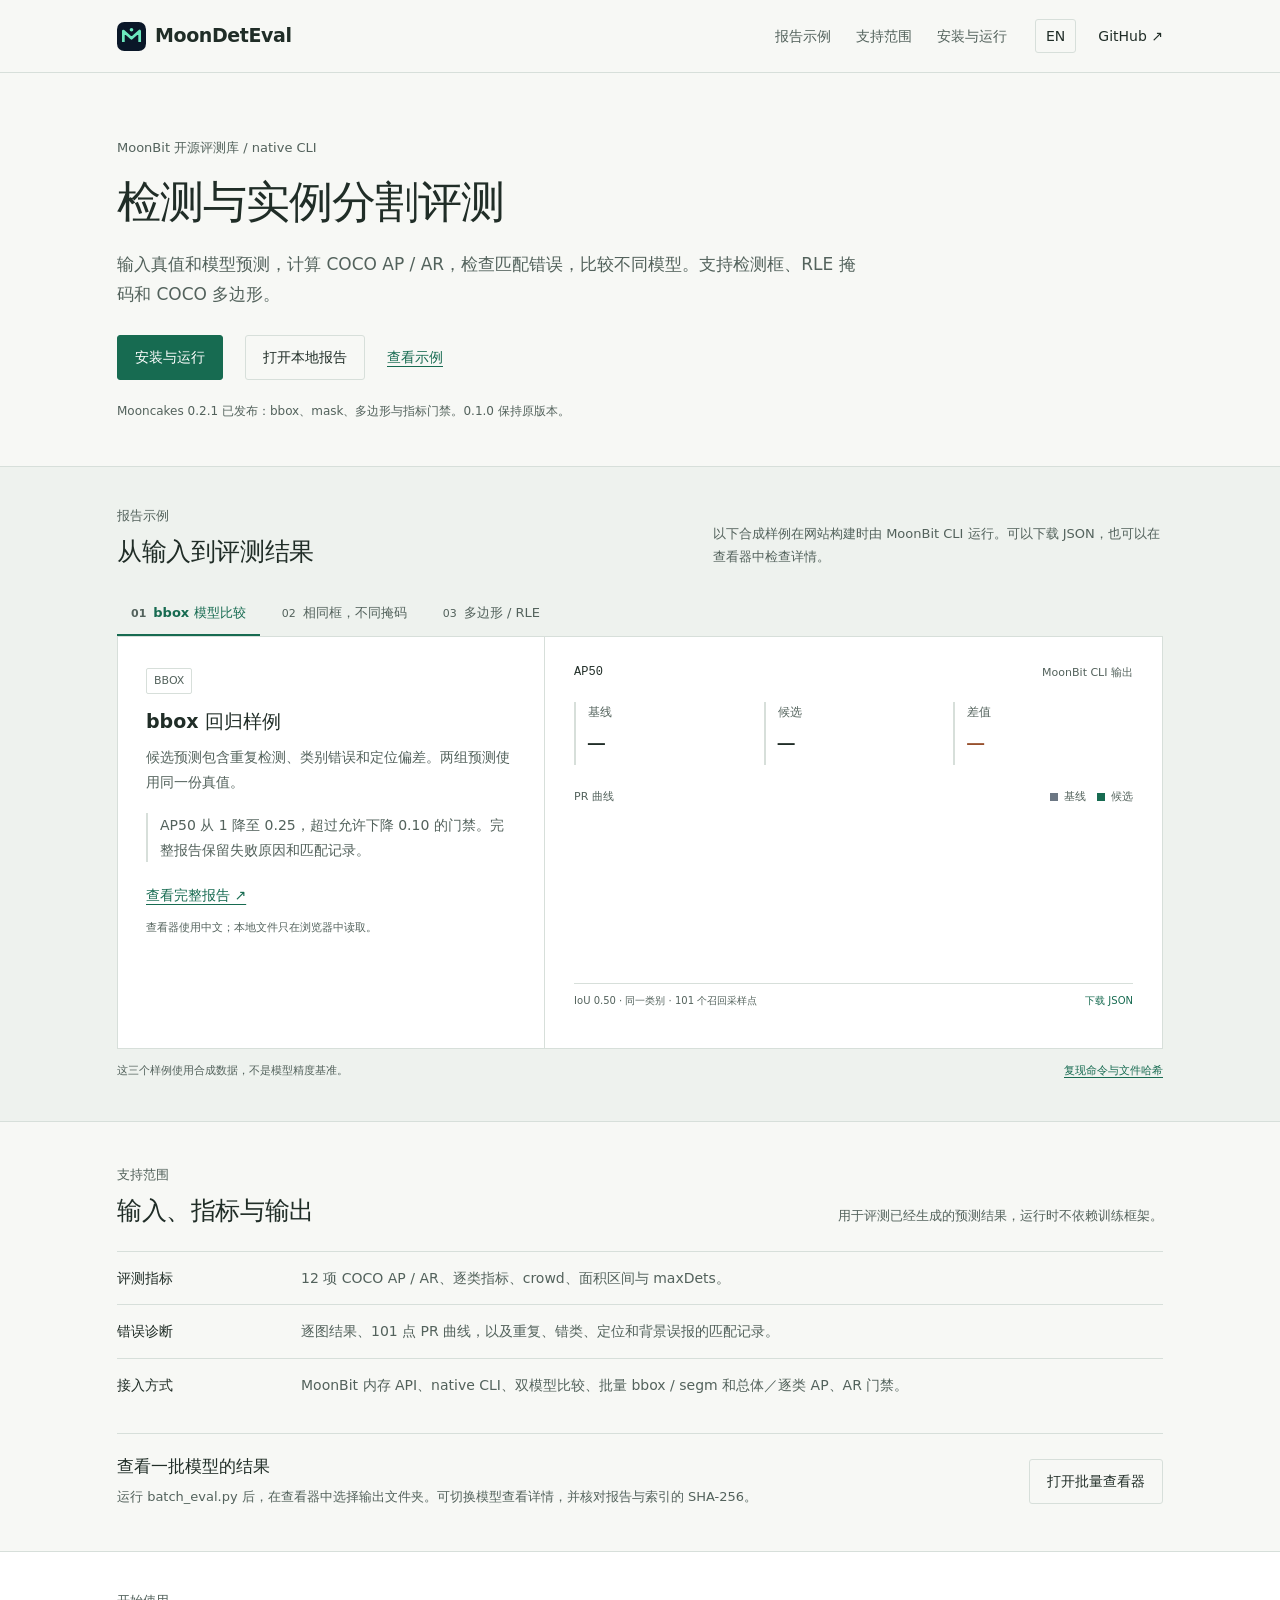
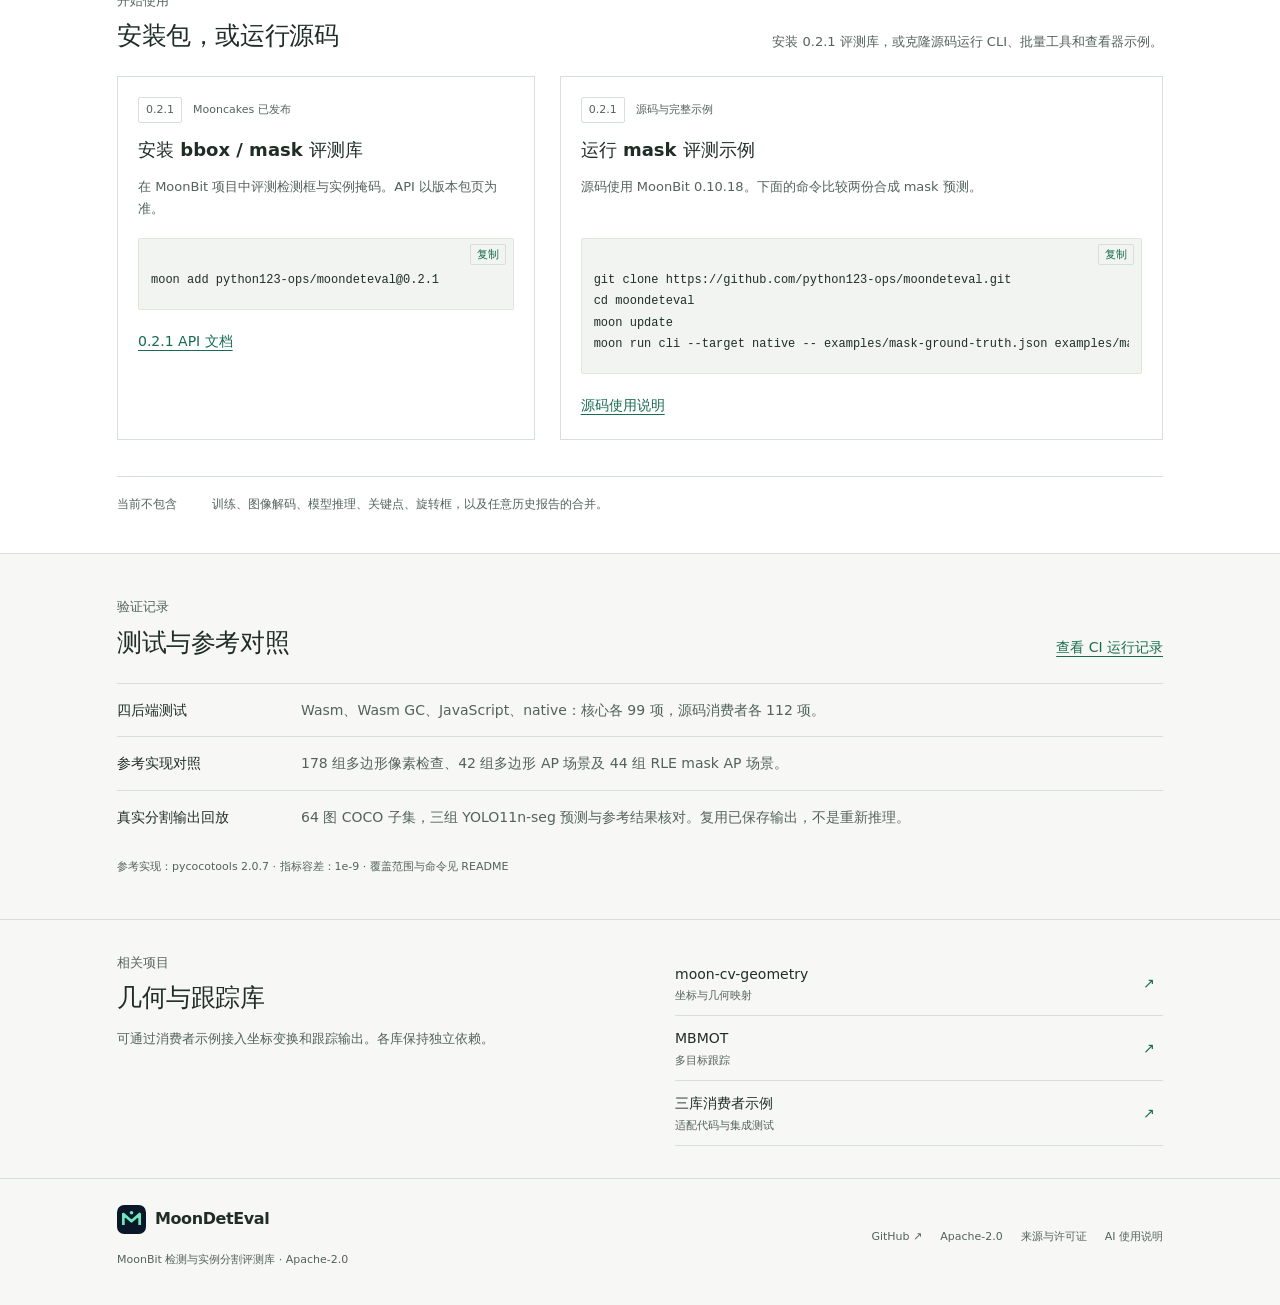
==== commit c57bf0dd: "Verify published 0.2.1 and update installation links" ====
--- a/site/index.html
+++ b/site/index.html
@@ -21,7 +21,7 @@
         <h1 data-i18n="heroTitle">检测与实例分割评测</h1>
         <p class="hero-description" data-i18n="heroText">输入真值和模型预测，计算 COCO AP / AR，检查匹配错误，比较不同模型。支持检测框、RLE 掩码和 COCO 多边形。</p>
         <div class="hero-actions"><a class="button primary" href="#start" data-i18n="getStarted">安装与运行</a><a class="button secondary" href="viewer/" data-i18n="openLocal">打开本地报告</a><a class="text-link" href="#playground" data-i18n="tryDemo">查看示例</a></div>
-        <p class="hero-note" data-i18n="heroNote">Mooncakes 0.2.0 已发布：bbox、mask、多边形与指标门禁。0.1.0 保持原版本。</p>
+        <p class="hero-note" data-i18n="heroNote">Mooncakes 0.2.1 已发布：bbox、mask、多边形与指标门禁。0.1.0 保持原版本。</p>
       </div>
     </section>
     <section id="playground" class="playground-section"><div class="wrap">
@@ -35,9 +35,9 @@
       <dl class="feature-grid"><div><dt data-i18n="feature1Title">评测指标</dt><dd data-i18n="feature1Text">12 项 COCO AP / AR、逐类指标、crowd、面积区间与 maxDets。</dd></div><div><dt data-i18n="feature2Title">错误诊断</dt><dd data-i18n="feature2Text">逐图结果、101 点 PR 曲线，以及重复、错类、定位和背景误报的匹配记录。</dd></div><div><dt data-i18n="feature3Title">接入方式</dt><dd data-i18n="feature3Text">MoonBit 内存 API、native CLI、双模型比较、批量 bbox / segm 和总体／逐类 AP、AR 门禁。</dd></div></dl>
       <div class="batch-entry"><div><h3 data-i18n="batchTitle">查看一批模型的结果</h3><p data-i18n="batchText">运行 batch_eval.py 后，在查看器中选择输出文件夹。可切换模型查看详情，并核对报告与索引的 SHA-256。</p></div><a class="button secondary" href="viewer/" data-i18n="batchOpen">打开批量查看器</a></div>
     </section>
-    <section id="start" class="start-section"><div class="wrap"><div class="section-head"><div><div class="eyebrow" data-i18n="startEyebrow">开始使用</div><h2 data-i18n="startTitle">安装包，或运行源码</h2></div><p data-i18n="startText">安装 0.2.0 评测库，或克隆源码运行 CLI、批量工具和查看器示例。</p></div>
-      <div class="start-grid"><article class="code-card"><div class="card-top"><span class="version-pill">0.2.0</span><span data-i18n="published">Mooncakes 已发布</span></div><h3 data-i18n="installTitle">安装 bbox / mask 评测库</h3><p data-i18n="installText">在 MoonBit 项目中评测检测框与实例掩码。API 以版本包页为准。</p><div class="code-block"><pre><code id="install-code">moon add python123-ops/moondeteval@0.2.0</code></pre><button type="button" data-copy="install-code" data-i18n="copy">复制</button></div><a class="text-link" href="https://mooncakes.io/docs/python123-ops/moondeteval@0.2.0" data-i18n="packageDocs">0.2.0 API 文档</a></article>
-      <article class="code-card"><div class="card-top"><span class="version-pill accent">0.2.0</span><span data-i18n="sourceCandidate">源码与完整示例</span></div><h3 data-i18n="sourceTitle">运行 mask 评测示例</h3><p data-i18n="sourceText">需要 MoonBit 0.10.15 兼容工具链。下面的命令比较两份合成 mask 预测。</p><div class="code-block"><pre><code id="source-code">git clone https://github.com/python123-ops/moondeteval.git
+    <section id="start" class="start-section"><div class="wrap"><div class="section-head"><div><div class="eyebrow" data-i18n="startEyebrow">开始使用</div><h2 data-i18n="startTitle">安装包，或运行源码</h2></div><p data-i18n="startText">安装 0.2.1 评测库，或克隆源码运行 CLI、批量工具和查看器示例。</p></div>
+      <div class="start-grid"><article class="code-card"><div class="card-top"><span class="version-pill">0.2.1</span><span data-i18n="published">Mooncakes 已发布</span></div><h3 data-i18n="installTitle">安装 bbox / mask 评测库</h3><p data-i18n="installText">在 MoonBit 项目中评测检测框与实例掩码。API 以版本包页为准。</p><div class="code-block"><pre><code id="install-code">moon add python123-ops/moondeteval@0.2.1</code></pre><button type="button" data-copy="install-code" data-i18n="copy">复制</button></div><a class="text-link" href="https://mooncakes.io/docs/python123-ops/moondeteval@0.2.1" data-i18n="packageDocs">0.2.1 API 文档</a></article>
+      <article class="code-card"><div class="card-top"><span class="version-pill accent">0.2.1</span><span data-i18n="sourceCandidate">源码与完整示例</span></div><h3 data-i18n="sourceTitle">运行 mask 评测示例</h3><p data-i18n="sourceText">需要 MoonBit 0.10.18 兼容工具链。下面的命令比较两份合成 mask 预测。</p><div class="code-block"><pre><code id="source-code">git clone https://github.com/python123-ops/moondeteval.git
 cd moondeteval
 moon update
 moon run cli --target native -- examples/mask-ground-truth.json examples/mask-baseline.json --iou-type segm --compare examples/mask-candidate.json --diagnostics --pr-curves</code></pre><button type="button" data-copy="source-code" data-i18n="copy">复制</button></div><a class="text-link" href="https://github.com/python123-ops/moondeteval#instance-mask-evaluation-source-checkout" data-i18n="sourceDocs">源码使用说明</a></article></div>
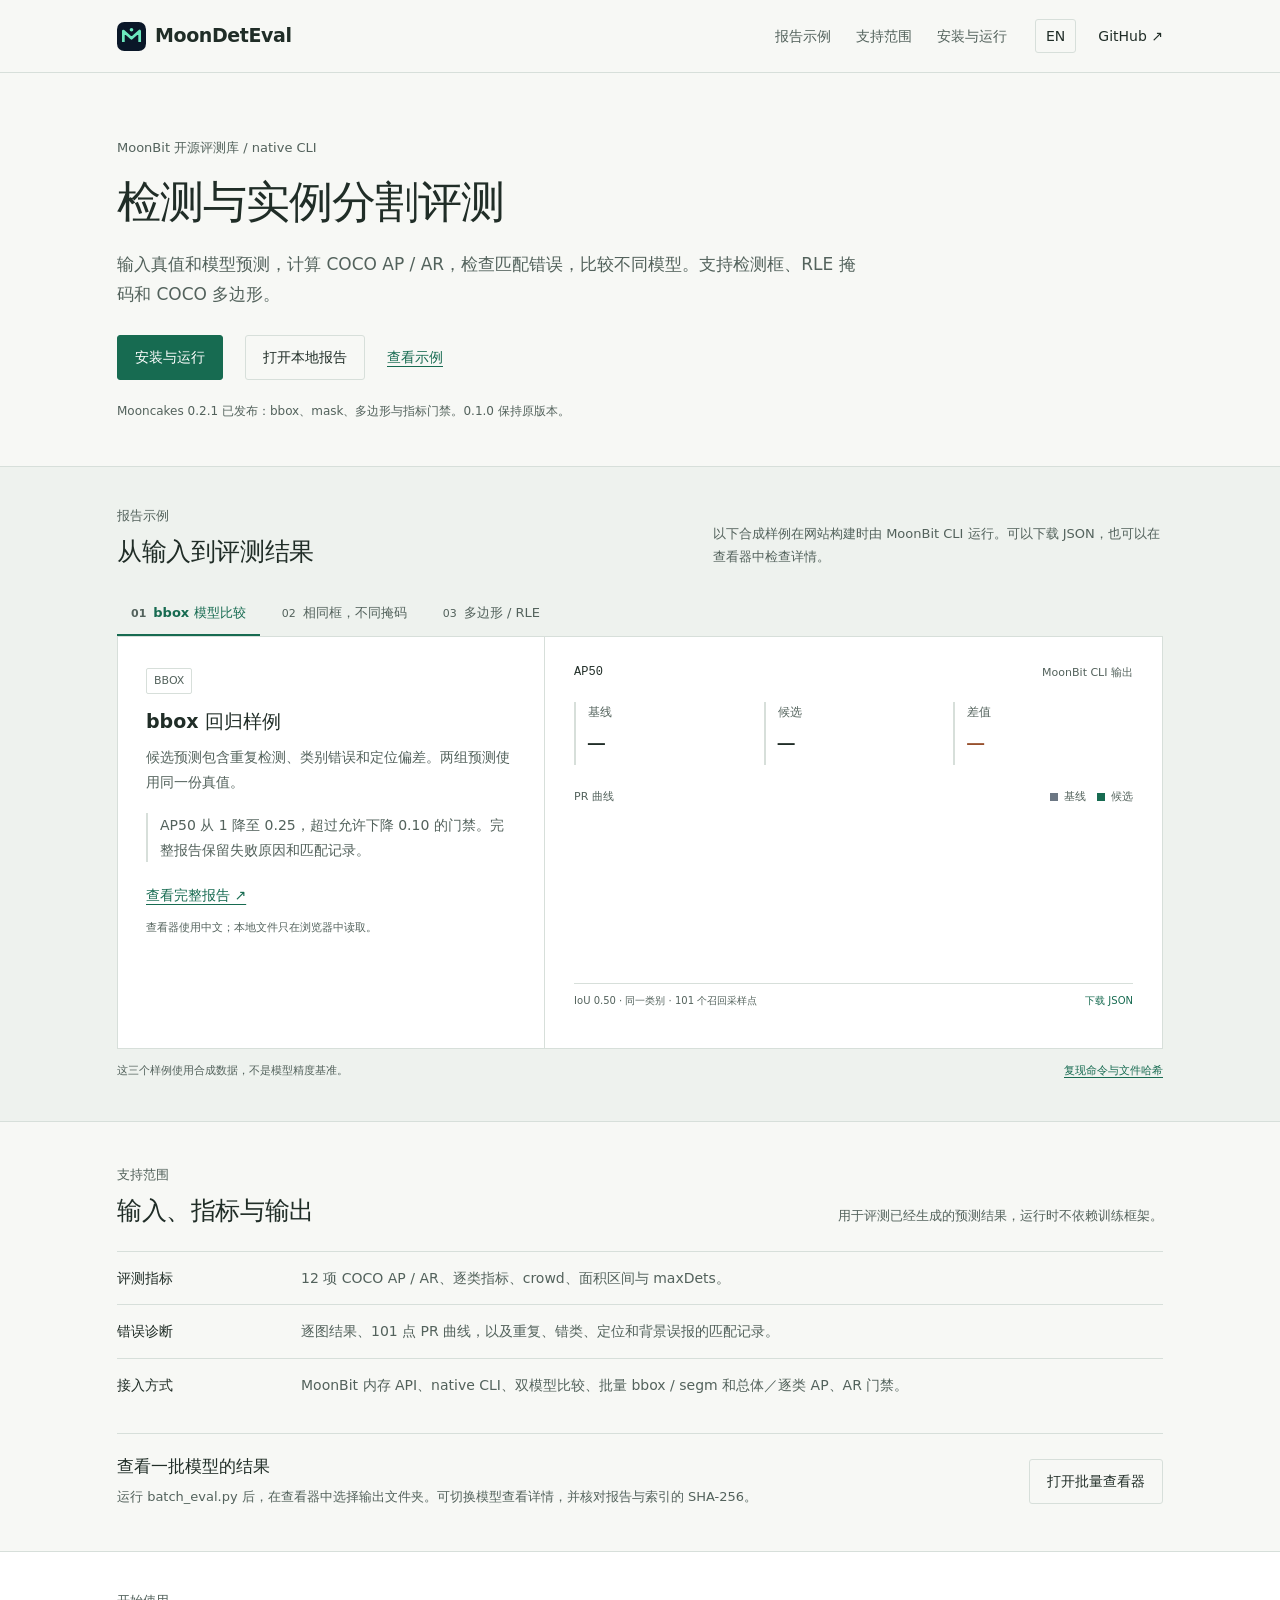
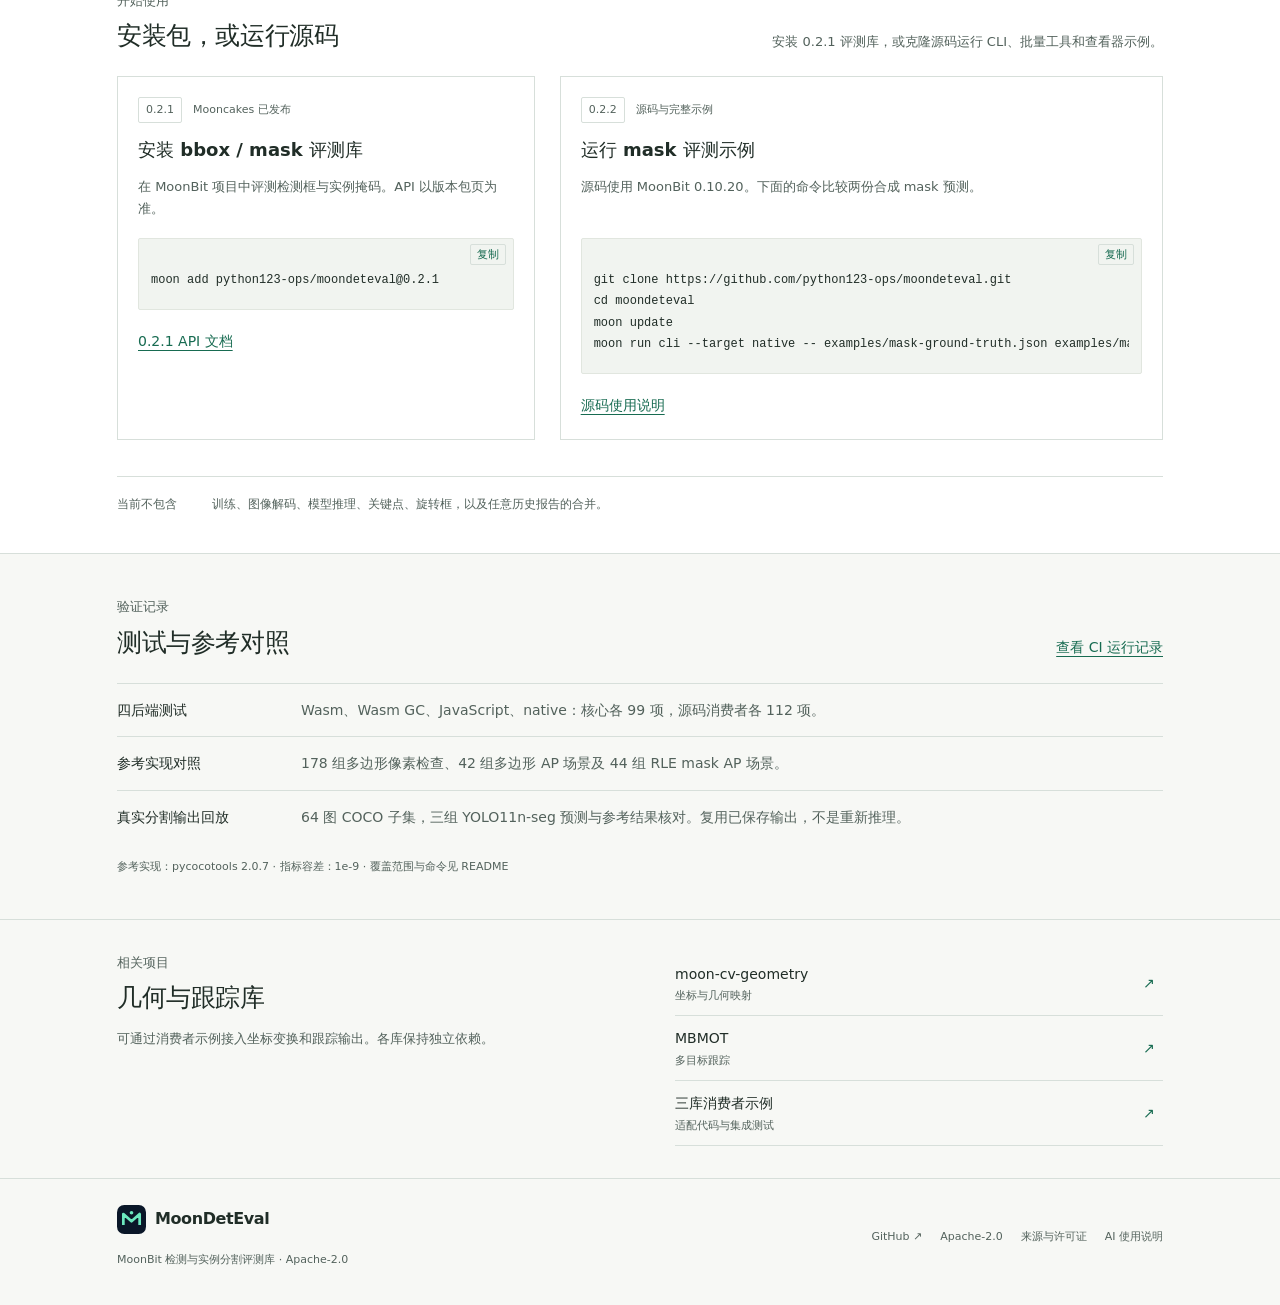
==== commit a487c8a2: "Maintain MoonBit 0.10.20 compatibility and weekly validation" ====
--- a/site/index.html
+++ b/site/index.html
@@ -37,7 +37,7 @@
     </section>
     <section id="start" class="start-section"><div class="wrap"><div class="section-head"><div><div class="eyebrow" data-i18n="startEyebrow">开始使用</div><h2 data-i18n="startTitle">安装包，或运行源码</h2></div><p data-i18n="startText">安装 0.2.1 评测库，或克隆源码运行 CLI、批量工具和查看器示例。</p></div>
       <div class="start-grid"><article class="code-card"><div class="card-top"><span class="version-pill">0.2.1</span><span data-i18n="published">Mooncakes 已发布</span></div><h3 data-i18n="installTitle">安装 bbox / mask 评测库</h3><p data-i18n="installText">在 MoonBit 项目中评测检测框与实例掩码。API 以版本包页为准。</p><div class="code-block"><pre><code id="install-code">moon add python123-ops/moondeteval@0.2.1</code></pre><button type="button" data-copy="install-code" data-i18n="copy">复制</button></div><a class="text-link" href="https://mooncakes.io/docs/python123-ops/moondeteval@0.2.1" data-i18n="packageDocs">0.2.1 API 文档</a></article>
-      <article class="code-card"><div class="card-top"><span class="version-pill accent">0.2.1</span><span data-i18n="sourceCandidate">源码与完整示例</span></div><h3 data-i18n="sourceTitle">运行 mask 评测示例</h3><p data-i18n="sourceText">需要 MoonBit 0.10.18 兼容工具链。下面的命令比较两份合成 mask 预测。</p><div class="code-block"><pre><code id="source-code">git clone https://github.com/python123-ops/moondeteval.git
+      <article class="code-card"><div class="card-top"><span class="version-pill accent">0.2.2</span><span data-i18n="sourceCandidate">源码与完整示例</span></div><h3 data-i18n="sourceTitle">运行 mask 评测示例</h3><p data-i18n="sourceText">需要 MoonBit 0.10.20 兼容工具链。下面的命令比较两份合成 mask 预测。</p><div class="code-block"><pre><code id="source-code">git clone https://github.com/python123-ops/moondeteval.git
 cd moondeteval
 moon update
 moon run cli --target native -- examples/mask-ground-truth.json examples/mask-baseline.json --iou-type segm --compare examples/mask-candidate.json --diagnostics --pr-curves</code></pre><button type="button" data-copy="source-code" data-i18n="copy">复制</button></div><a class="text-link" href="https://github.com/python123-ops/moondeteval#instance-mask-evaluation-source-checkout" data-i18n="sourceDocs">源码使用说明</a></article></div>
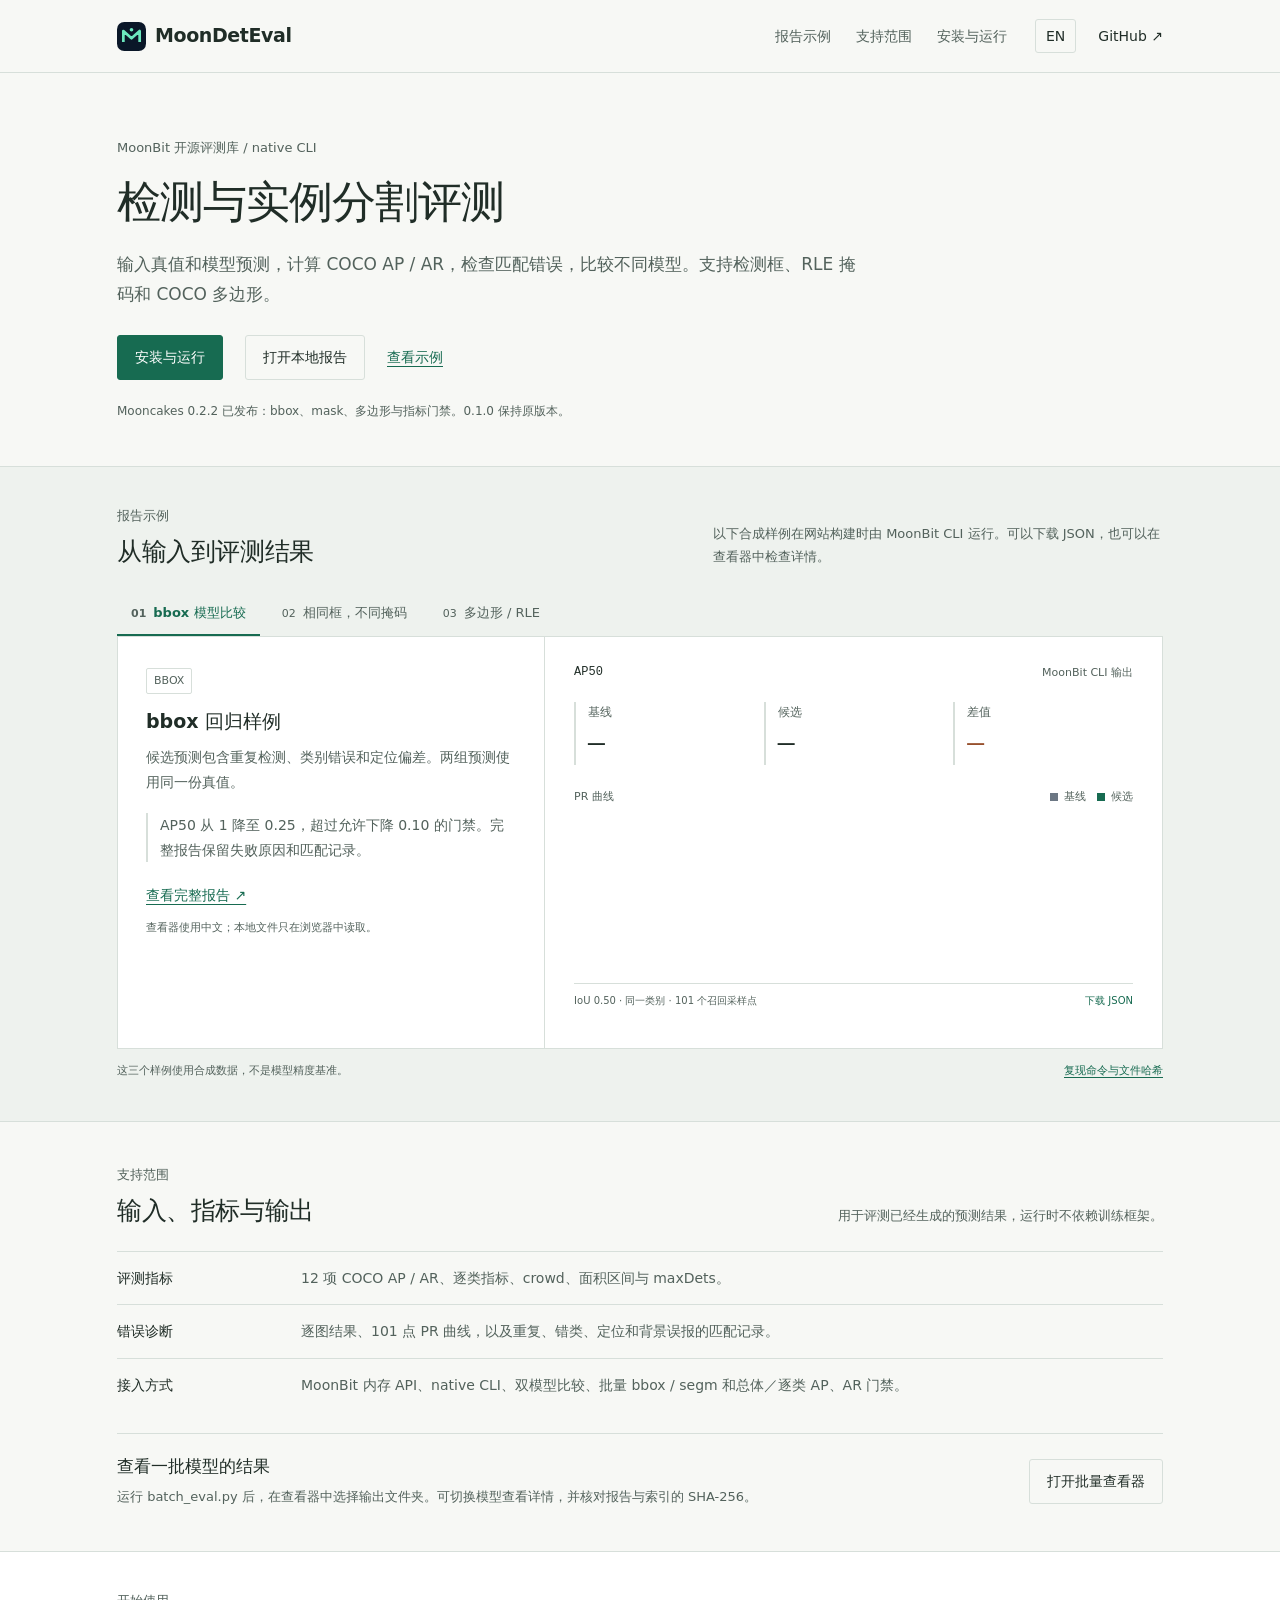
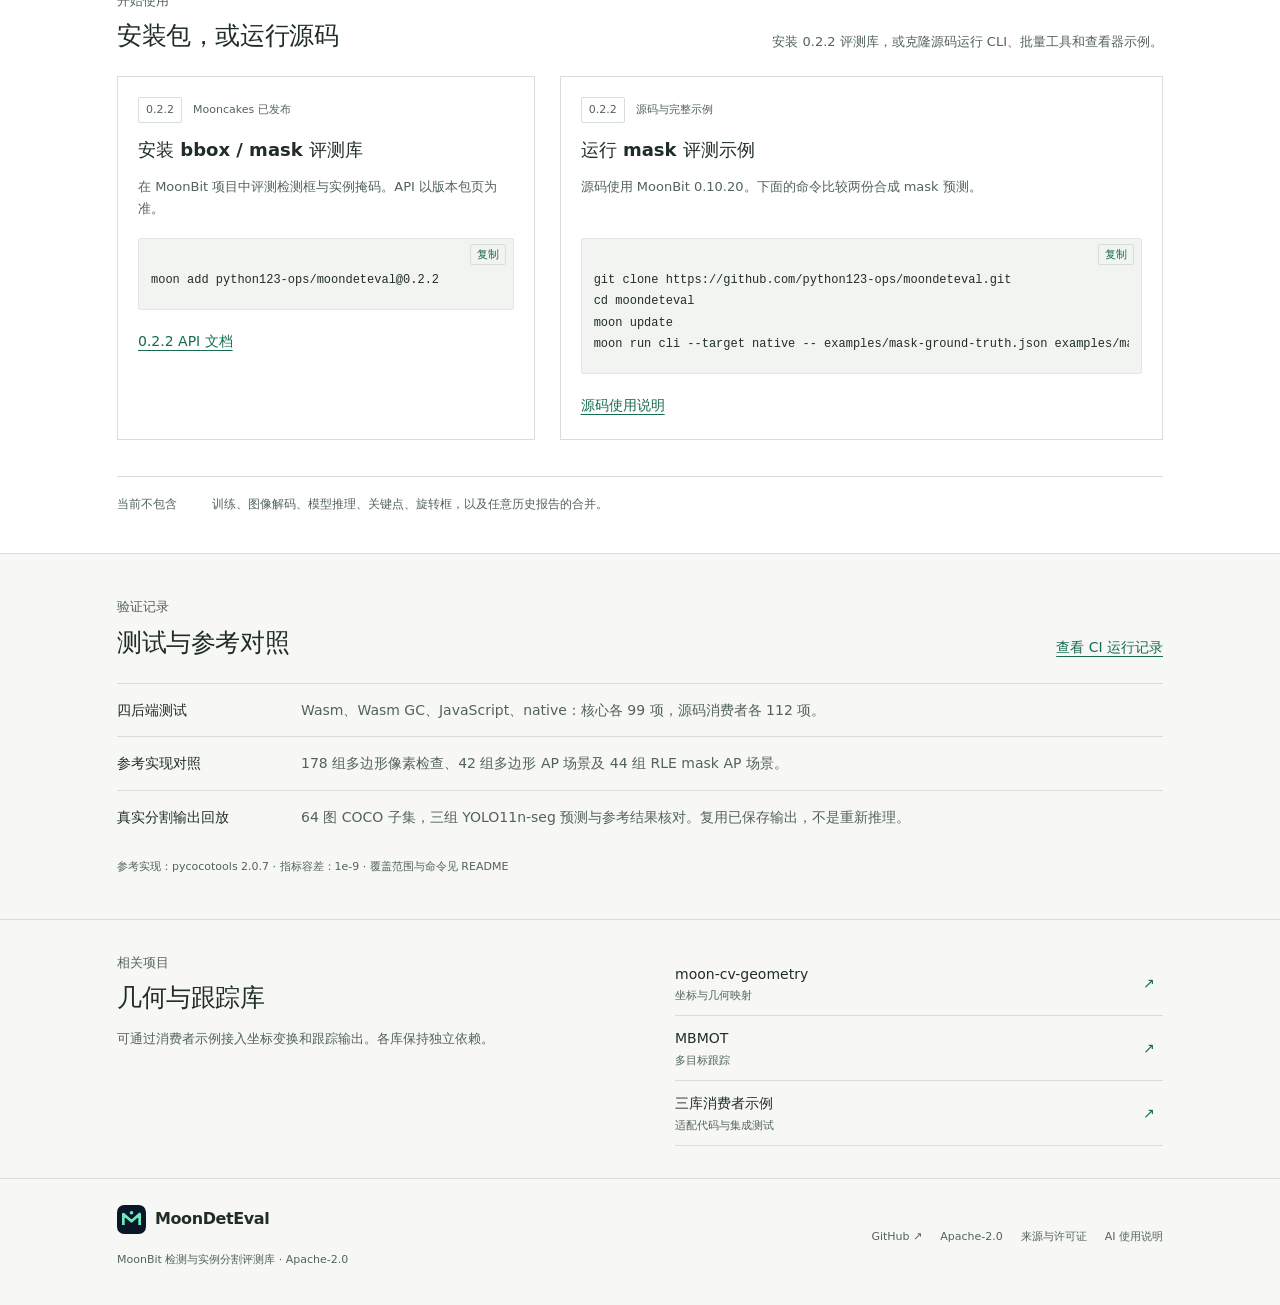
==== commit 5a7a304a: "Verify published 0.2.2 with current CV consumers and registry CLI" ====
--- a/site/index.html
+++ b/site/index.html
@@ -21,7 +21,7 @@
         <h1 data-i18n="heroTitle">检测与实例分割评测</h1>
         <p class="hero-description" data-i18n="heroText">输入真值和模型预测，计算 COCO AP / AR，检查匹配错误，比较不同模型。支持检测框、RLE 掩码和 COCO 多边形。</p>
         <div class="hero-actions"><a class="button primary" href="#start" data-i18n="getStarted">安装与运行</a><a class="button secondary" href="viewer/" data-i18n="openLocal">打开本地报告</a><a class="text-link" href="#playground" data-i18n="tryDemo">查看示例</a></div>
-        <p class="hero-note" data-i18n="heroNote">Mooncakes 0.2.1 已发布：bbox、mask、多边形与指标门禁。0.1.0 保持原版本。</p>
+        <p class="hero-note" data-i18n="heroNote">Mooncakes 0.2.2 已发布：bbox、mask、多边形与指标门禁。0.1.0 保持原版本。</p>
       </div>
     </section>
     <section id="playground" class="playground-section"><div class="wrap">
@@ -35,8 +35,8 @@
       <dl class="feature-grid"><div><dt data-i18n="feature1Title">评测指标</dt><dd data-i18n="feature1Text">12 项 COCO AP / AR、逐类指标、crowd、面积区间与 maxDets。</dd></div><div><dt data-i18n="feature2Title">错误诊断</dt><dd data-i18n="feature2Text">逐图结果、101 点 PR 曲线，以及重复、错类、定位和背景误报的匹配记录。</dd></div><div><dt data-i18n="feature3Title">接入方式</dt><dd data-i18n="feature3Text">MoonBit 内存 API、native CLI、双模型比较、批量 bbox / segm 和总体／逐类 AP、AR 门禁。</dd></div></dl>
       <div class="batch-entry"><div><h3 data-i18n="batchTitle">查看一批模型的结果</h3><p data-i18n="batchText">运行 batch_eval.py 后，在查看器中选择输出文件夹。可切换模型查看详情，并核对报告与索引的 SHA-256。</p></div><a class="button secondary" href="viewer/" data-i18n="batchOpen">打开批量查看器</a></div>
     </section>
-    <section id="start" class="start-section"><div class="wrap"><div class="section-head"><div><div class="eyebrow" data-i18n="startEyebrow">开始使用</div><h2 data-i18n="startTitle">安装包，或运行源码</h2></div><p data-i18n="startText">安装 0.2.1 评测库，或克隆源码运行 CLI、批量工具和查看器示例。</p></div>
-      <div class="start-grid"><article class="code-card"><div class="card-top"><span class="version-pill">0.2.1</span><span data-i18n="published">Mooncakes 已发布</span></div><h3 data-i18n="installTitle">安装 bbox / mask 评测库</h3><p data-i18n="installText">在 MoonBit 项目中评测检测框与实例掩码。API 以版本包页为准。</p><div class="code-block"><pre><code id="install-code">moon add python123-ops/moondeteval@0.2.1</code></pre><button type="button" data-copy="install-code" data-i18n="copy">复制</button></div><a class="text-link" href="https://mooncakes.io/docs/python123-ops/moondeteval@0.2.1" data-i18n="packageDocs">0.2.1 API 文档</a></article>
+    <section id="start" class="start-section"><div class="wrap"><div class="section-head"><div><div class="eyebrow" data-i18n="startEyebrow">开始使用</div><h2 data-i18n="startTitle">安装包，或运行源码</h2></div><p data-i18n="startText">安装 0.2.2 评测库，或克隆源码运行 CLI、批量工具和查看器示例。</p></div>
+      <div class="start-grid"><article class="code-card"><div class="card-top"><span class="version-pill">0.2.2</span><span data-i18n="published">Mooncakes 已发布</span></div><h3 data-i18n="installTitle">安装 bbox / mask 评测库</h3><p data-i18n="installText">在 MoonBit 项目中评测检测框与实例掩码。API 以版本包页为准。</p><div class="code-block"><pre><code id="install-code">moon add python123-ops/moondeteval@0.2.2</code></pre><button type="button" data-copy="install-code" data-i18n="copy">复制</button></div><a class="text-link" href="https://mooncakes.io/docs/python123-ops/moondeteval@0.2.2" data-i18n="packageDocs">0.2.2 API 文档</a></article>
       <article class="code-card"><div class="card-top"><span class="version-pill accent">0.2.2</span><span data-i18n="sourceCandidate">源码与完整示例</span></div><h3 data-i18n="sourceTitle">运行 mask 评测示例</h3><p data-i18n="sourceText">需要 MoonBit 0.10.20 兼容工具链。下面的命令比较两份合成 mask 预测。</p><div class="code-block"><pre><code id="source-code">git clone https://github.com/python123-ops/moondeteval.git
 cd moondeteval
 moon update
